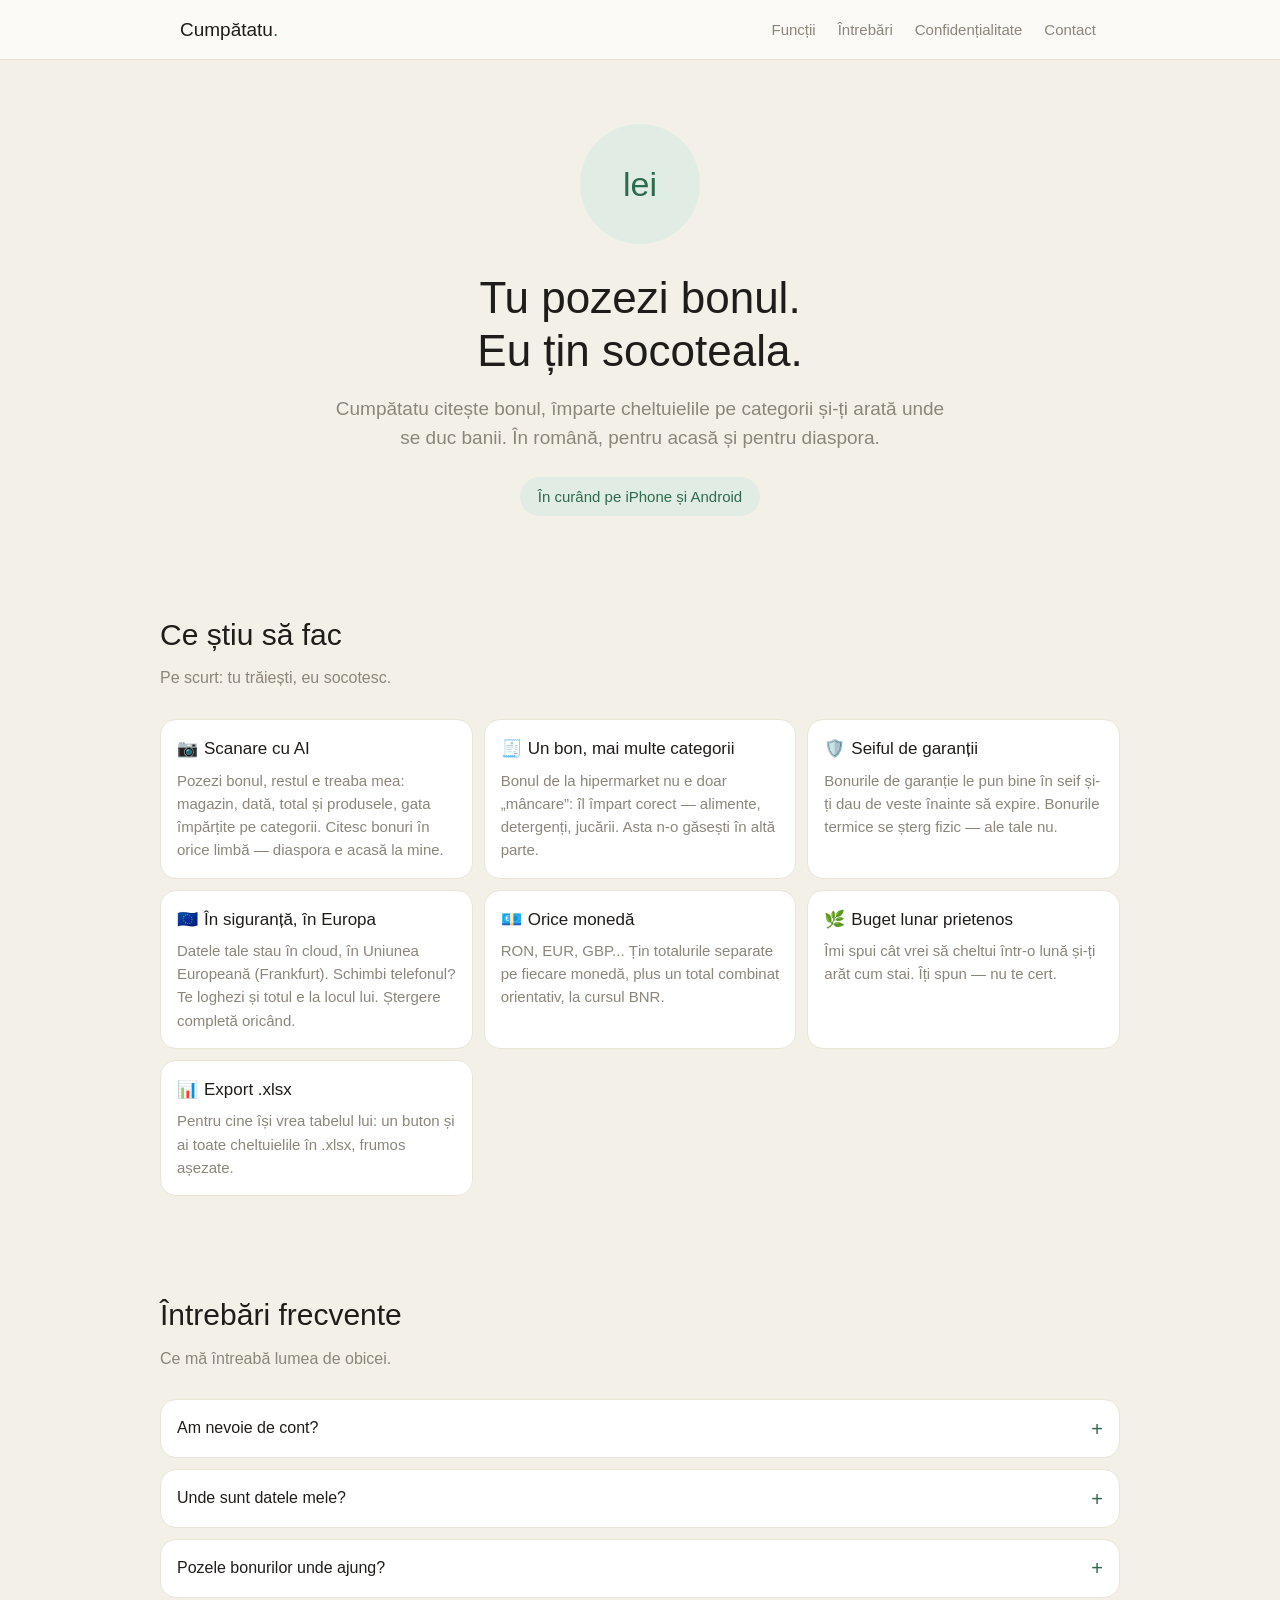
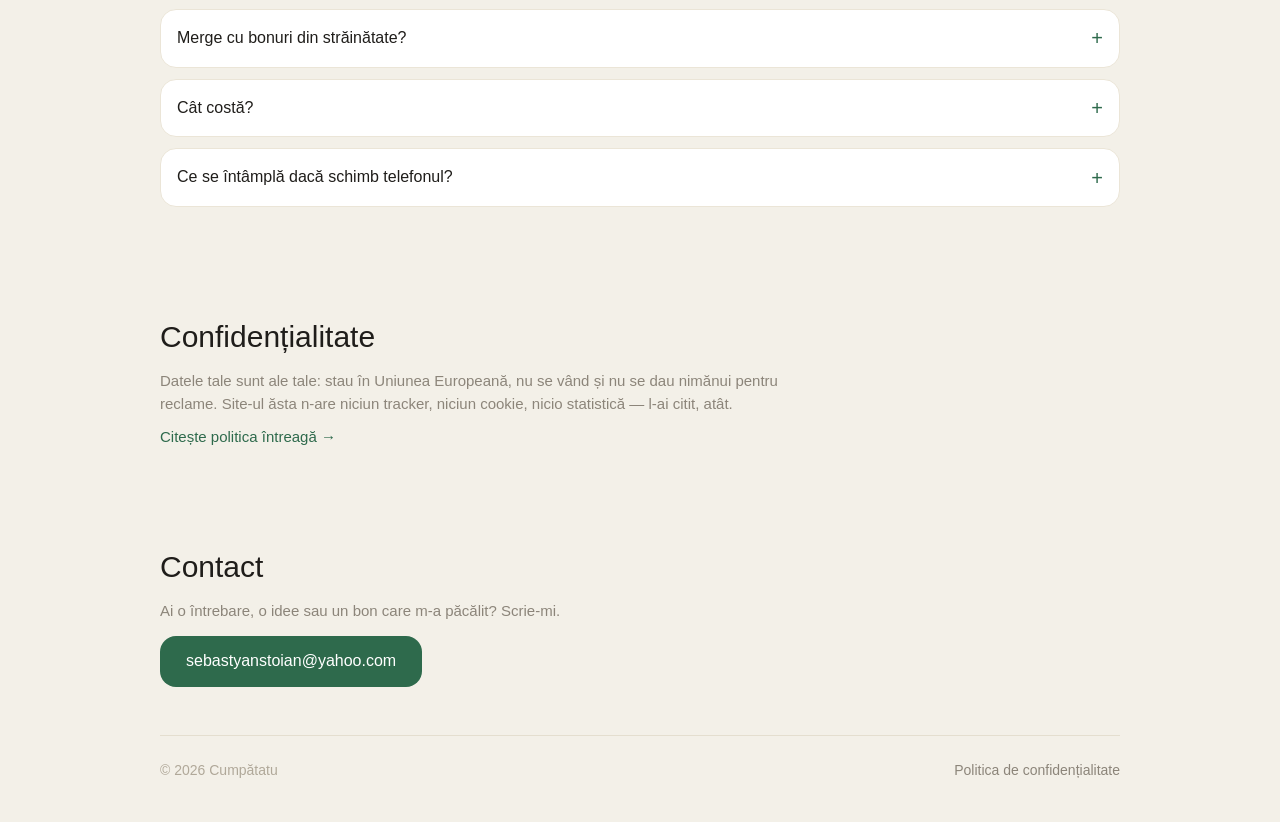
==== index.html @ e4d98f79 "site v1: landing one-page (hero in vocea personajului, 7 functii, FAQ, confidentialitate, contact) +" ====
<!DOCTYPE html>
<html lang="ro">
<head>
  <meta charset="UTF-8">
  <meta name="viewport" content="width=device-width, initial-scale=1">
  <title>Cumpătatu — Tu pozezi bonul. Eu țin socoteala.</title>
  <meta name="description" content="Cumpătatu citește bonul, împarte cheltuielile pe categorii și-ți arată unde se duc banii. În română, pentru acasă și pentru diaspora. Fără tracking.">
  <link rel="stylesheet" href="stil.css">
  <link rel="icon" href="data:image/svg+xml,<svg xmlns='http://www.w3.org/2000/svg' viewBox='0 0 100 100'><circle cx='50' cy='50' r='48' fill='%23E1EDE4'/><text x='50' y='63' font-size='38' text-anchor='middle' fill='%232E6A4C' font-family='sans-serif' font-weight='500'>lei</text></svg>">
</head>
<body>

<nav class="nav">
  <div class="nav-rand">
    <a class="sigla" href="#sus">Cumpătatu<span class="punct">.</span></a>
    <div class="nav-linkuri">
      <a href="#functii">Funcții</a>
      <a href="#intrebari">Întrebări</a>
      <a href="#confidentialitate">Confidențialitate</a>
      <a href="#contact">Contact</a>
    </div>
  </div>
</nav>

<header class="erou invelis" id="sus">
  <!-- locul chipului personajului (ilustrațiile vin la Nivelul 2) -->
  <div class="cerc-personaj">lei</div>
  <h1>Tu pozezi bonul.<br>Eu țin socoteala.</h1>
  <p class="subtitlu">Cumpătatu citește bonul, împarte cheltuielile pe categorii
    și-ți arată unde se duc banii. În română, pentru acasă și pentru diaspora.</p>
  <span class="insigna-curand">În curând pe iPhone și Android</span>
</header>

<main>
  <section class="sectiune invelis" id="functii">
    <h2>Ce știu să fac</h2>
    <p class="introducere">Pe scurt: tu trăiești, eu socotesc.</p>
    <div class="grila-functii">
      <div class="card">
        <h3><span class="glif">📷</span>Scanare cu AI</h3>
        <p>Pozezi bonul, restul e treaba mea: magazin, dată, total și produsele,
          gata împărțite pe categorii. Citesc bonuri în orice limbă — diaspora
          e acasă la mine.</p>
      </div>
      <div class="card">
        <h3><span class="glif">🧾</span>Un bon, mai multe categorii</h3>
        <p>Bonul de la hipermarket nu e doar „mâncare”: îl împart corect —
          alimente, detergenți, jucării. Asta n-o găsești în altă parte.</p>
      </div>
      <div class="card">
        <h3><span class="glif">🛡️</span>Seiful de garanții</h3>
        <p>Bonurile de garanție le pun bine în seif și-ți dau de veste înainte
          să expire. Bonurile termice se șterg fizic — ale tale nu.</p>
      </div>
      <div class="card">
        <h3><span class="glif">🇪🇺</span>În siguranță, în Europa</h3>
        <p>Datele tale stau în cloud, în Uniunea Europeană (Frankfurt). Schimbi
          telefonul? Te loghezi și totul e la locul lui. Ștergere completă
          oricând.</p>
      </div>
      <div class="card">
        <h3><span class="glif">💶</span>Orice monedă</h3>
        <p>RON, EUR, GBP... Țin totalurile separate pe fiecare monedă, plus un
          total combinat orientativ, la cursul BNR.</p>
      </div>
      <div class="card">
        <h3><span class="glif">🌿</span>Buget lunar prietenos</h3>
        <p>Îmi spui cât vrei să cheltui într-o lună și-ți arăt cum stai.
          Îți spun — nu te cert.</p>
      </div>
      <div class="card">
        <h3><span class="glif">📊</span>Export .xlsx</h3>
        <p>Pentru cine își vrea tabelul lui: un buton și ai toate cheltuielile
          în .xlsx, frumos așezate.</p>
      </div>
    </div>
  </section>

  <!-- CAPTURI: sloturile sunt pregătite; secțiunea se activează (se scoate
       atributul hidden) când vin capturile reale de pe telefon. -->
  <section class="sectiune invelis" id="capturi" hidden>
    <h2>Așa arăt</h2>
    <div class="grila-capturi">
      <div class="slot-captura"><!-- <img src="capturi/dashboard.png" alt="Dashboard Cumpătatu"> -->Dashboard</div>
      <div class="slot-captura"><!-- <img src="capturi/confirmare.png" alt="Confirmarea unui bon scanat"> -->Confirmare bon</div>
      <div class="slot-captura"><!-- <img src="capturi/seif.png" alt="Seiful de garanții"> -->Seiful de garanții</div>
      <div class="slot-captura"><!-- <img src="capturi/onboarding.png" alt="Primul ecran Cumpătatu"> -->Bun venit</div>
    </div>
  </section>

  <section class="sectiune invelis" id="intrebari">
    <h2>Întrebări frecvente</h2>
    <p class="introducere">Ce mă întreabă lumea de obicei.</p>

    <details class="intrebare">
      <summary>Am nevoie de cont?</summary>
      <p>Da — și e spre binele tău: datele nu mor cu telefonul și nu se pierd
        dacă ștergi aplicația. Te loghezi și continuăm de unde am rămas.</p>
    </details>
    <details class="intrebare">
      <summary>Unde sunt datele mele?</summary>
      <p>În Uniunea Europeană (Frankfurt), sub GDPR. Le poți șterge complet
        oricând, cu tot cu cont.</p>
    </details>
    <details class="intrebare">
      <summary>Pozele bonurilor unde ajung?</summary>
      <p>Sunt procesate de un AI ca să fie citite, apoi rămân în contul tău.
        Nu se vând, nu se dau nimănui.</p>
    </details>
    <details class="intrebare">
      <summary>Merge cu bonuri din străinătate?</summary>
      <p>Da — citesc bonuri în orice limbă. Din Italia, Spania, UK,
        Germania... de oriunde.</p>
    </details>
    <details class="intrebare">
      <summary>Cât costă?</summary>
      <p>30 de scanări pe lună, gratuit. Nelimitat — cu abonament; detaliile,
        la lansare.</p>
    </details>
    <details class="intrebare">
      <summary>Ce se întâmplă dacă schimb telefonul?</summary>
      <p>Te loghezi și totul e la locul lui.</p>
    </details>
  </section>

  <section class="sectiune invelis" id="confidentialitate">
    <h2>Confidențialitate</h2>
    <div class="card-lat">
      <p>Datele tale sunt ale tale: stau în Uniunea Europeană, nu se vând și
        nu se dau nimănui pentru reclame. Site-ul ăsta n-are niciun tracker,
        niciun cookie, nicio statistică — l-ai citit, atât.</p>
      <p><a class="legatura" href="privacy.html">Citește politica întreagă →</a></p>
    </div>
  </section>

  <section class="sectiune invelis" id="contact">
    <h2>Contact</h2>
    <div class="card-lat">
      <p>Ai o întrebare, o idee sau un bon care m-a păcălit? Scrie-mi.</p>
      <a class="buton-verde" href="mailto:sebastyanstoian@yahoo.com">sebastyanstoian@yahoo.com</a>
    </div>
  </section>
</main>

<footer class="subsol invelis">
  <span>© 2026 Cumpătatu</span>
  <a href="privacy.html">Politica de confidențialitate</a>
</footer>

</body>
</html>
---- stil.css ----
/* Cumpătatu — stil replicat din DESIGN_SYSTEM.md v1.1 al aplicației.
   Tokens identici cu aplicația: site-ul arată ca aplicația.
   Zero tracking, zero fonturi externe (font system), zero JS. */

:root {
  /* [base] */
  --bg-cream: #F3F0E8;
  --surface: #FFFFFF;
  --surface-soft: #FBFAF6;
  --border: #E4DECF;
  --border-card: #EBE5D7;
  --text-primary: #1F1D1A;
  --text-secondary: #8C857A;
  --text-muted: #B0A899;
  /* [verde — brand] */
  --green: #2E6A4C;
  --green-pressed: #255A40;
  --green-soft: #E1EDE4;
  /* [coral — doar bucurie] */
  --coral: #E25C2D;
  --coral-bg-soft: #FDEDE7;
  --coral-text: #8C3418;
  /* [semantic] */
  --attention: #B5852B;
  --good: #2E7D46;
  /* radius + spacing (secțiunea 4) */
  --radius-card: 16px;
  --radius-buton: 16px;
  --radius-chip: 999px;
  --pad-card: 16px;
  --gap-carduri: 11px;
}

* { margin: 0; padding: 0; box-sizing: border-box; }

html { scroll-behavior: smooth; }

body {
  background: var(--bg-cream);
  color: var(--text-primary);
  font-family: -apple-system, BlinkMacSystemFont, "Segoe UI", Roboto,
    "Helvetica Neue", Arial, sans-serif;
  font-weight: 400;
  line-height: 1.55;
}

.invelis {
  max-width: 960px;
  margin: 0 auto;
  padding: 0 20px;
}

/* ===== NAV ===== */
.nav {
  position: sticky;
  top: 0;
  background: var(--surface-soft);
  border-bottom: 1px solid var(--border);
  z-index: 10;
}
.nav-rand {
  display: flex;
  align-items: center;
  justify-content: space-between;
  flex-wrap: wrap;
  gap: 8px;
  padding: 12px 20px;
  max-width: 960px;
  margin: 0 auto;
}
.sigla {
  font-size: 19px;
  font-weight: 500;
  color: var(--text-primary);
  text-decoration: none;
}
.sigla .punct { color: var(--green); }
.nav-linkuri {
  display: flex;
  flex-wrap: wrap;
  gap: 4px 14px;
}
.nav-linkuri a {
  color: var(--text-secondary);
  text-decoration: none;
  font-size: 15px;
  padding: 6px 4px;
}
.nav-linkuri a:hover { color: var(--green); }

/* ===== HERO ===== */
.erou {
  text-align: center;
  padding: 64px 0 48px;
}
.cerc-personaj {
  width: 120px;
  height: 120px;
  border-radius: 50%;
  background: var(--green-soft);
  color: var(--green);
  font-size: 34px;
  font-weight: 500;
  display: flex;
  align-items: center;
  justify-content: center;
  margin: 0 auto 28px;
}
.erou h1 {
  font-size: clamp(28px, 6vw, 44px);
  font-weight: 500;
  line-height: 1.2;
}
.erou .subtitlu {
  margin: 16px auto 0;
  max-width: 620px;
  color: var(--text-secondary);
  font-size: clamp(16px, 2.5vw, 19px);
}
.insigna-curand {
  display: inline-block;
  margin-top: 24px;
  background: var(--green-soft);
  color: var(--green);
  border-radius: var(--radius-chip);
  padding: 8px 18px;
  font-size: 15px;
  font-weight: 500;
}

/* ===== SECȚIUNI ===== */
.sectiune { padding: 48px 0; }
.sectiune h2 {
  font-size: clamp(22px, 4vw, 30px);
  font-weight: 500;
  margin-bottom: 8px;
}
.sectiune .introducere {
  color: var(--text-secondary);
  max-width: 620px;
  margin-bottom: 28px;
}

/* ===== FUNCȚII (grid de carduri) ===== */
.grila-functii {
  display: grid;
  grid-template-columns: repeat(auto-fit, minmax(260px, 1fr));
  gap: var(--gap-carduri);
}
.card {
  background: var(--surface);
  border: 1px solid var(--border-card);
  border-radius: var(--radius-card);
  padding: var(--pad-card);
}
.card h3 {
  font-size: 17px;
  font-weight: 500;
  margin-bottom: 6px;
}
.card h3 .glif { margin-right: 6px; }
.card p {
  color: var(--text-secondary);
  font-size: 15px;
}

/* ===== CAPTURI (sloturi pregătite; secțiunea stă ascunsă până vin pozele
   reale de la TEST-REAL — se activează scoțând atributul hidden) ===== */
.grila-capturi {
  display: grid;
  grid-template-columns: repeat(auto-fit, minmax(180px, 1fr));
  gap: var(--gap-carduri);
}
.slot-captura {
  background: var(--surface);
  border: 1px solid var(--border-card);
  border-radius: var(--radius-card);
  aspect-ratio: 9 / 19;
  display: flex;
  align-items: center;
  justify-content: center;
  color: var(--text-muted);
  font-size: 14px;
  overflow: hidden;
}
.slot-captura img { width: 100%; height: 100%; object-fit: cover; }

/* ===== ÎNTREBĂRI ===== */
.intrebare {
  background: var(--surface);
  border: 1px solid var(--border-card);
  border-radius: var(--radius-card);
  padding: var(--pad-card);
  margin-bottom: var(--gap-carduri);
}
.intrebare summary {
  font-weight: 500;
  cursor: pointer;
  list-style: none;
  display: flex;
  justify-content: space-between;
  align-items: center;
  gap: 10px;
}
.intrebare summary::after {
  content: "+";
  color: var(--green);
  font-size: 20px;
  line-height: 1;
}
.intrebare[open] summary::after { content: "–"; }
.intrebare p {
  margin-top: 10px;
  color: var(--text-secondary);
  font-size: 15px;
}

/* ===== CONFIDENȚIALITATE + CONTACT ===== */
.card-lat { max-width: 620px; }
.card-lat p { color: var(--text-secondary); font-size: 15px; }
.card-lat p + p { margin-top: 10px; }

.legatura {
  color: var(--green);
  font-weight: 500;
  text-decoration: none;
}
.legatura:hover { text-decoration: underline; }

.buton-verde {
  display: inline-block;
  margin-top: 14px;
  background: var(--green);
  color: #FFFFFF;
  font-weight: 500;
  text-decoration: none;
  border-radius: var(--radius-buton);
  padding: 13px 26px;
}
.buton-verde:hover { background: var(--green-pressed); }

/* ===== FOOTER ===== */
.subsol {
  border-top: 1px solid var(--border);
  padding: 24px 0 40px;
  color: var(--text-muted);
  font-size: 14px;
  display: flex;
  flex-wrap: wrap;
  gap: 8px 20px;
  justify-content: space-between;
}
.subsol a { color: var(--text-secondary); text-decoration: none; }
.subsol a:hover { color: var(--green); }

/* ===== pagina de confidențialitate ===== */
.politica { max-width: 720px; margin: 0 auto; padding: 40px 20px 60px; }
.politica h1 { font-size: 28px; font-weight: 500; margin-bottom: 6px; }
.politica .actualizata { color: var(--text-muted); font-size: 14px; margin-bottom: 24px; }
.politica h2 { font-size: 20px; font-weight: 500; margin: 28px 0 8px; }
.politica h3 { font-size: 16.5px; font-weight: 500; margin: 18px 0 6px; }
.politica p, .politica li { color: var(--text-secondary); font-size: 15px; }
.politica ul { padding-left: 22px; margin: 8px 0; }
.politica .separator {
  border: 0;
  border-top: 1px solid var(--border);
  margin: 36px 0;
}
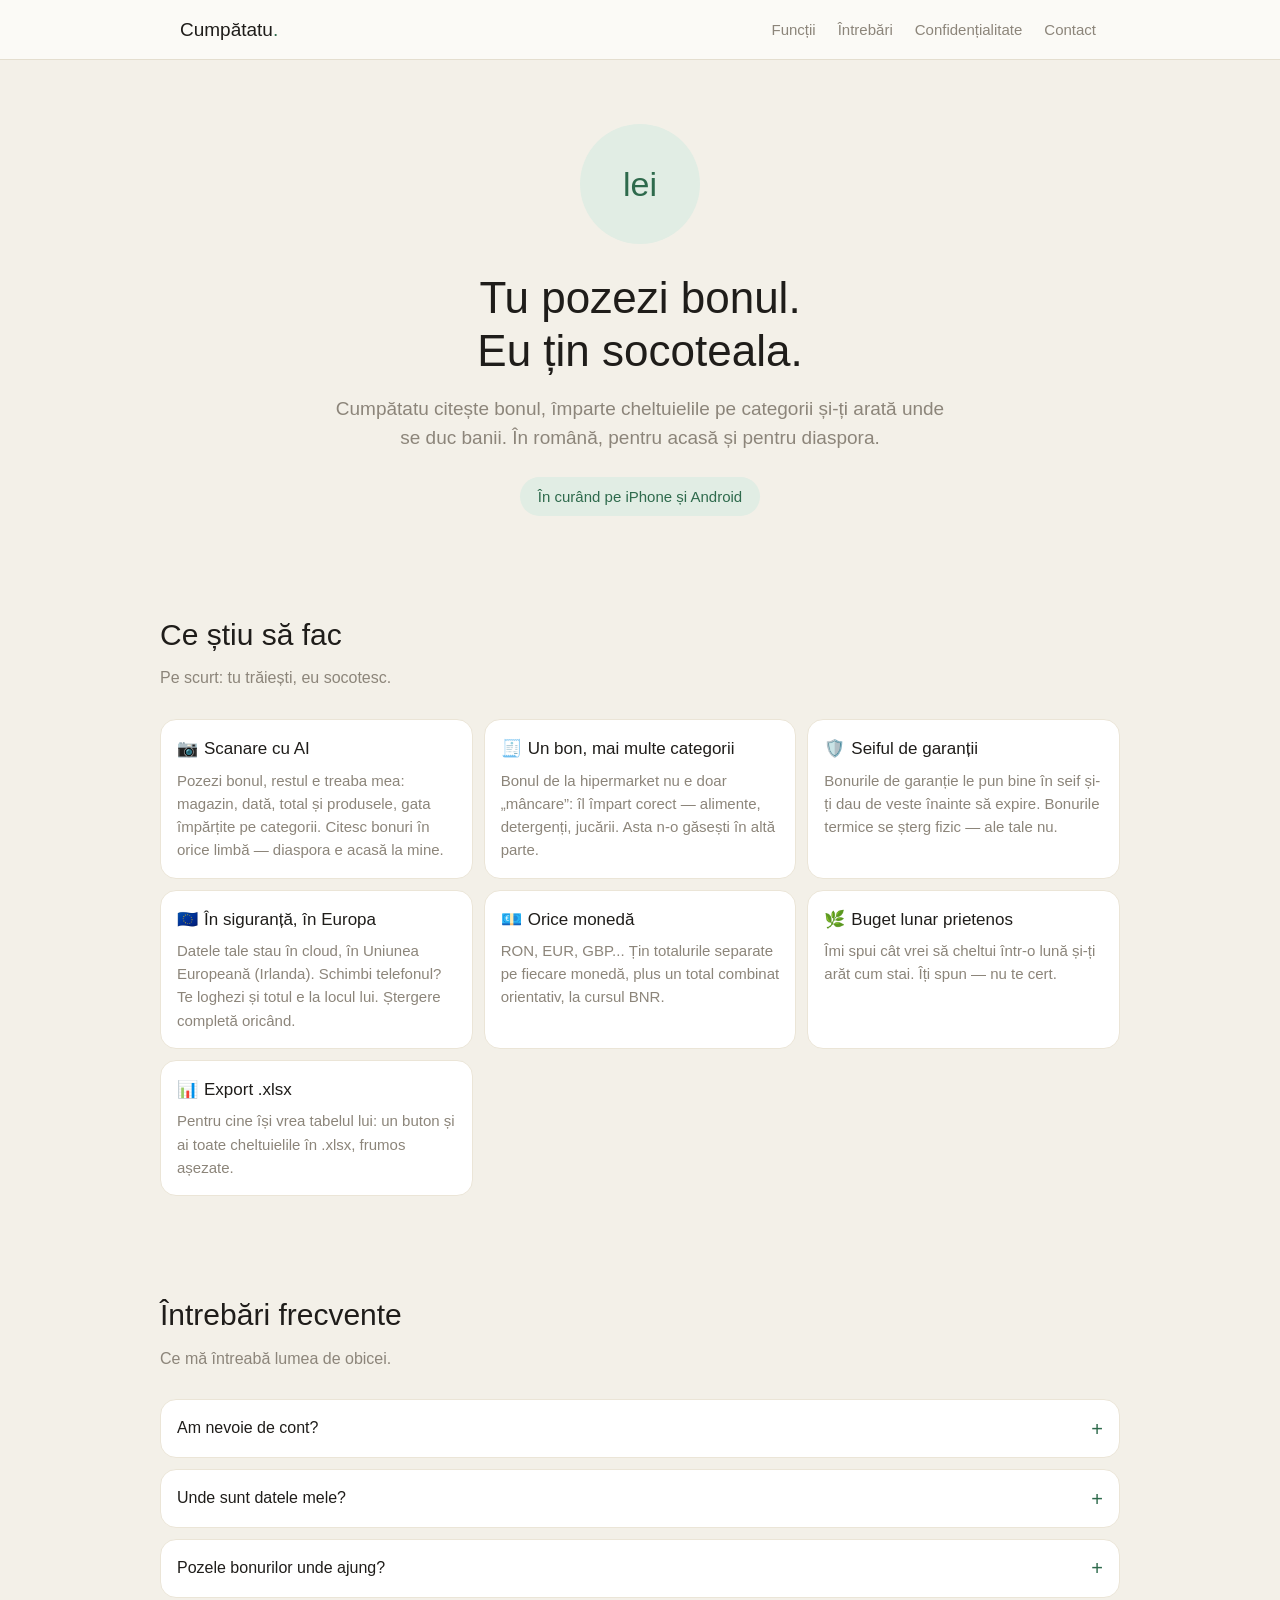
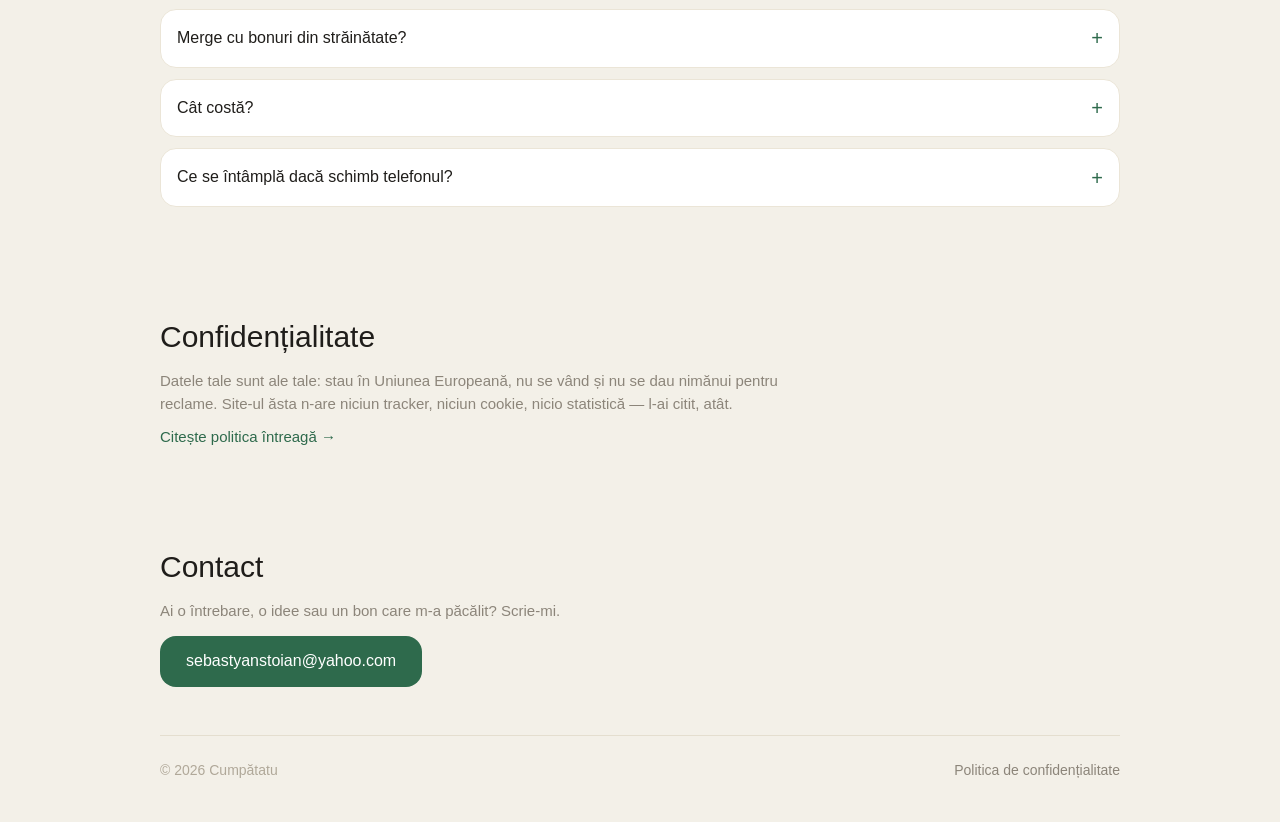
==== commit 3b96f05d: "corectie regiune: datele stau in AWS eu-west-1 (Irlanda, UE), nu Frankfurt - realitatea din Manageme" ====
--- a/index.html
+++ b/index.html
@@ -54,7 +54,7 @@
       </div>
       <div class="card">
         <h3><span class="glif">🇪🇺</span>În siguranță, în Europa</h3>
-        <p>Datele tale stau în cloud, în Uniunea Europeană (Frankfurt). Schimbi
+        <p>Datele tale stau în cloud, în Uniunea Europeană (Irlanda). Schimbi
           telefonul? Te loghezi și totul e la locul lui. Ștergere completă
           oricând.</p>
       </div>
@@ -99,7 +99,7 @@
     </details>
     <details class="intrebare">
       <summary>Unde sunt datele mele?</summary>
-      <p>În Uniunea Europeană (Frankfurt), sub GDPR. Le poți șterge complet
+      <p>În Uniunea Europeană (Irlanda), sub GDPR. Le poți șterge complet
         oricând, cu tot cu cont.</p>
     </details>
     <details class="intrebare">
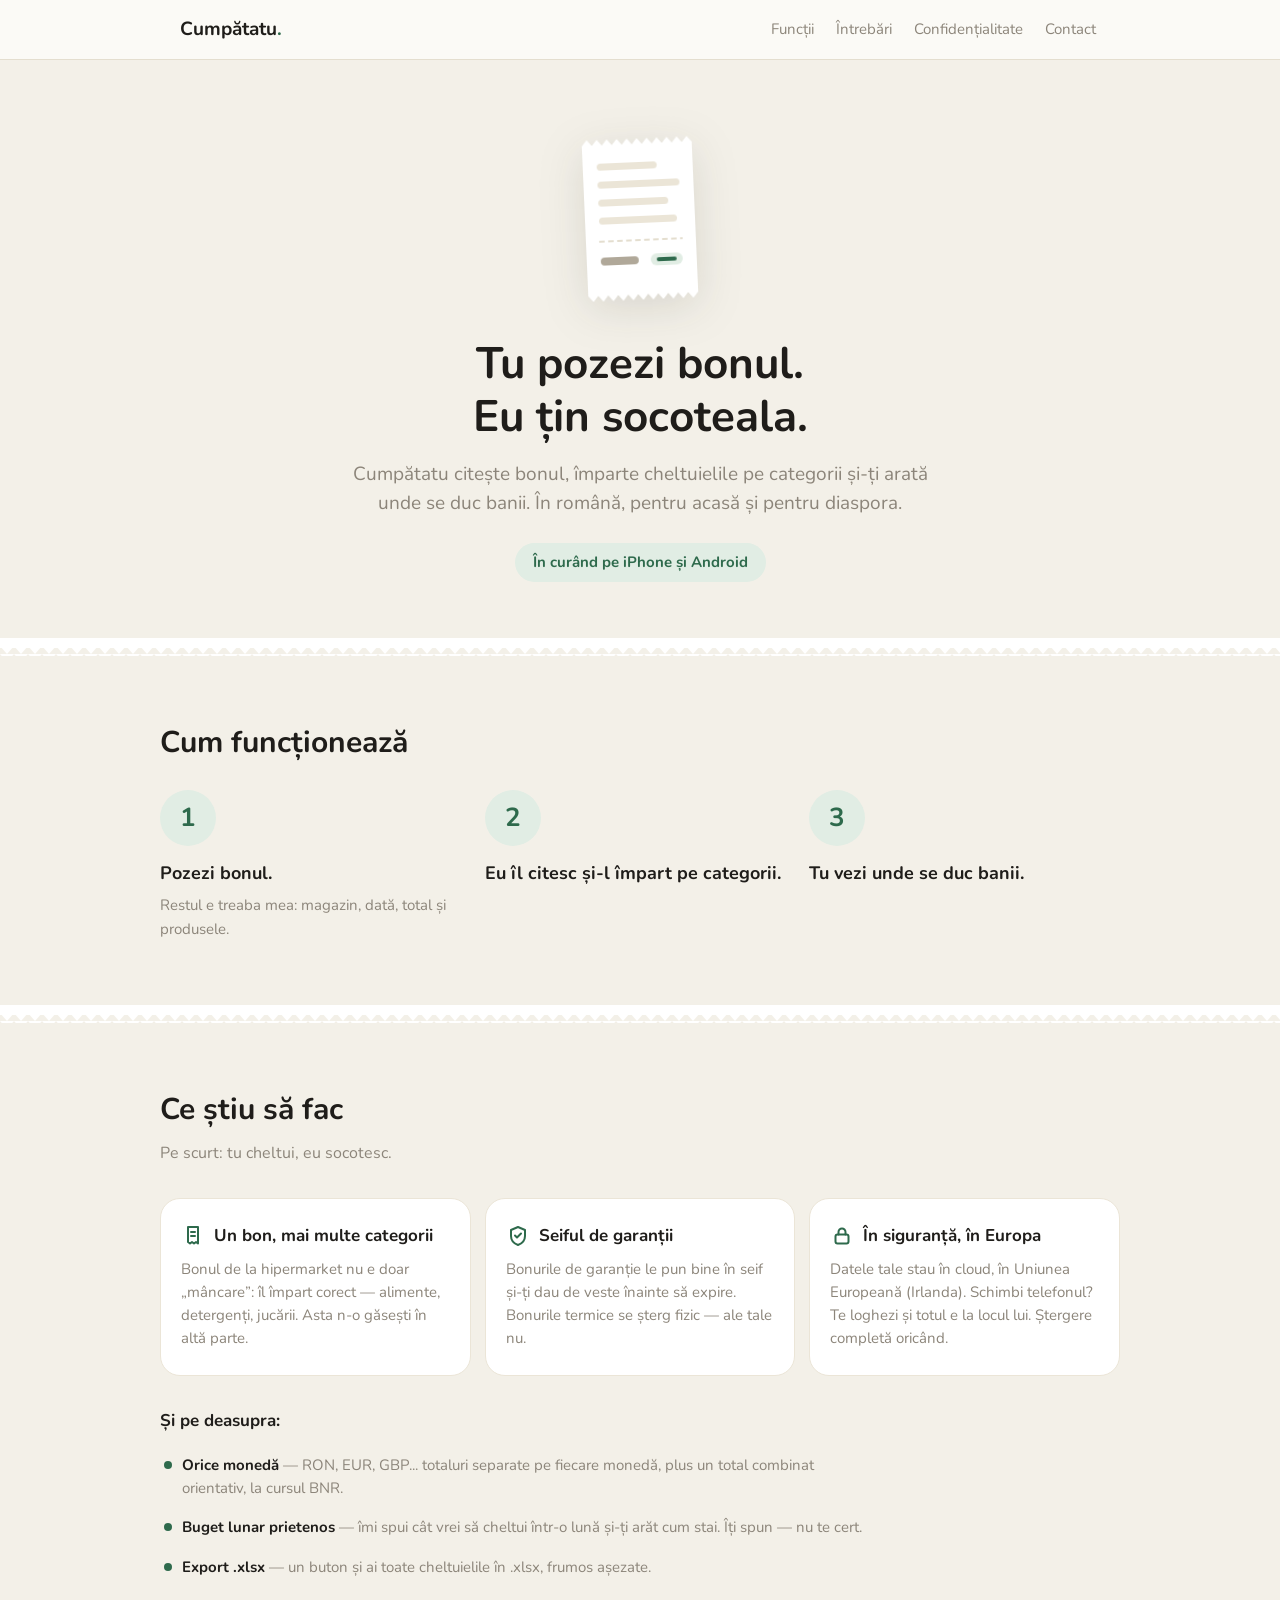
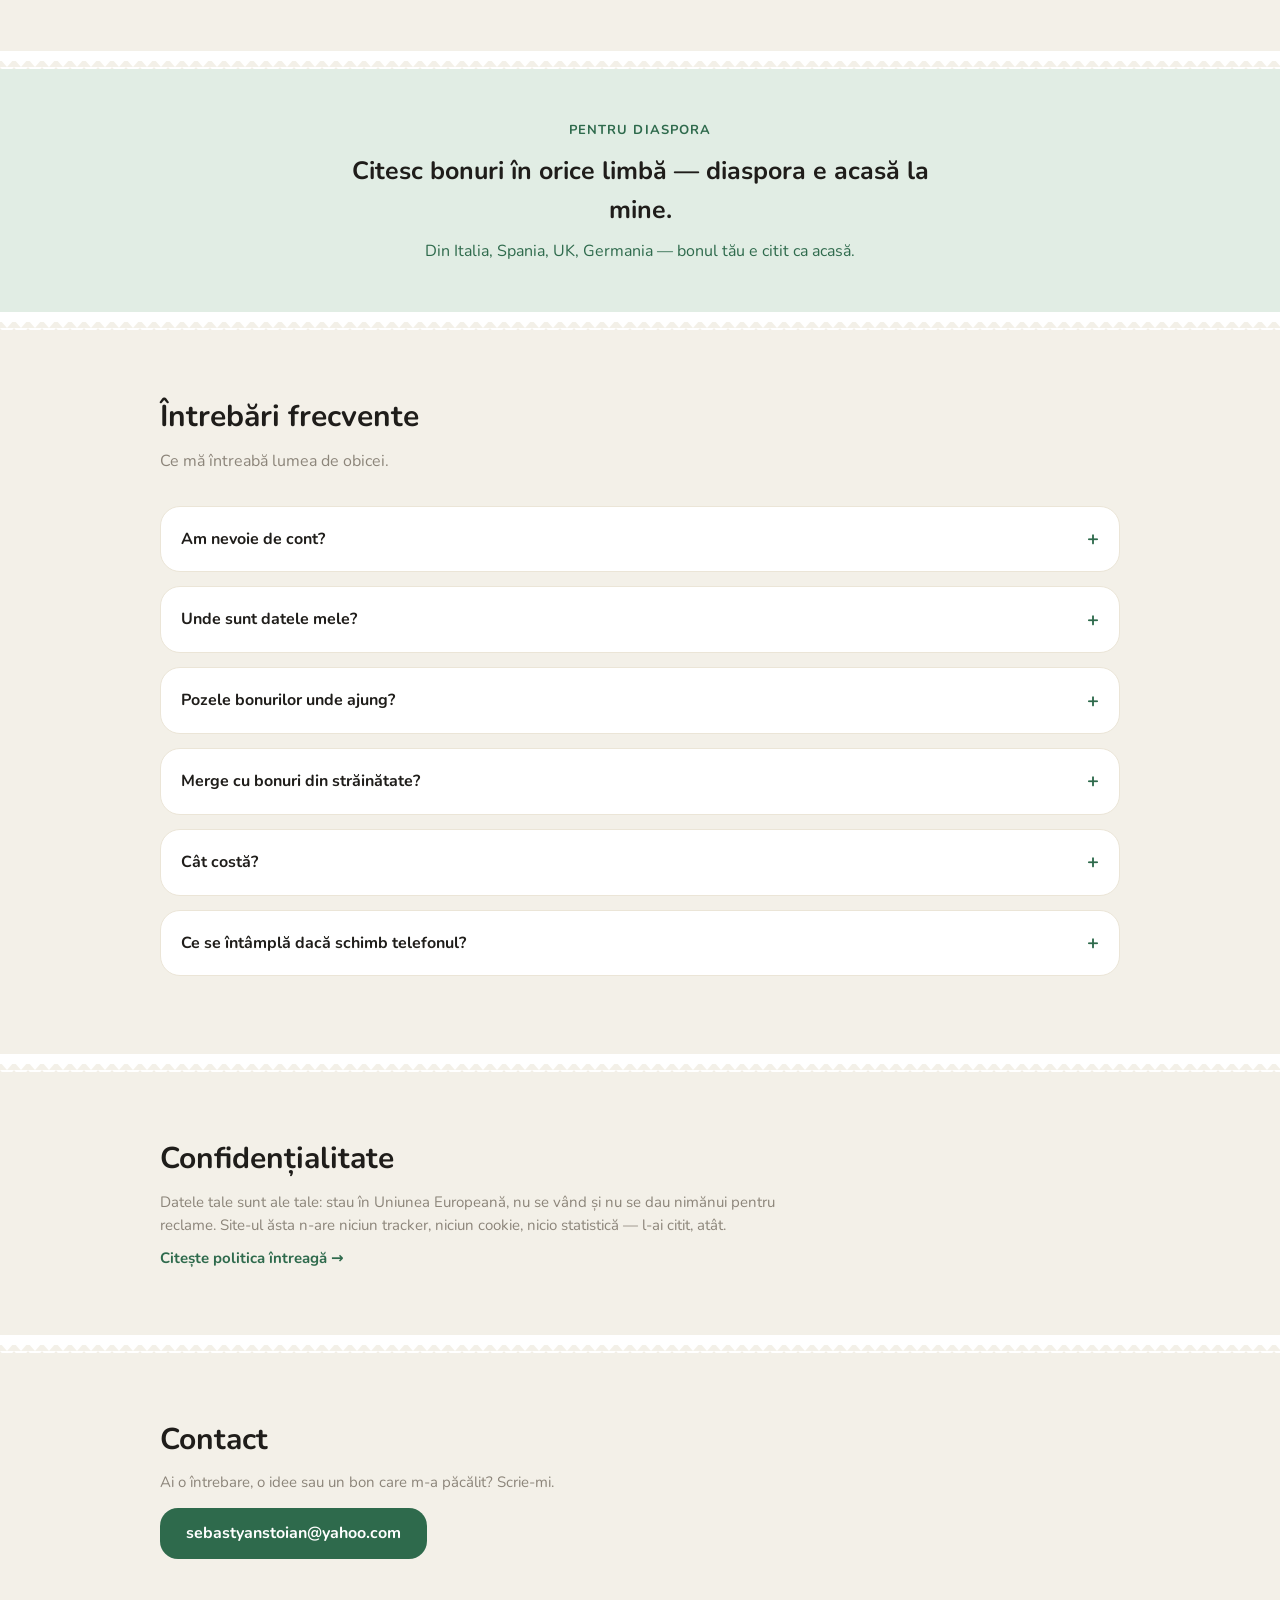
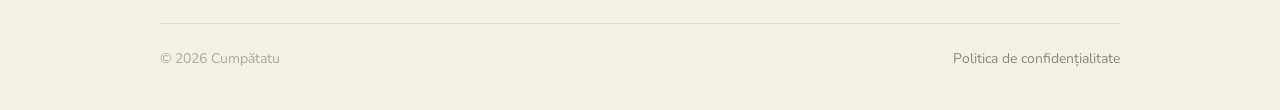
==== commit 66ac3c6d: "site unic (ADENDA E5b): Nunito self-hosted (woff2 in repo, latin+latin-ext, OFL) fara niciun request" ====
--- a/index.html
+++ b/index.html
@@ -9,6 +9,15 @@
   <link rel="icon" href="data:image/svg+xml,<svg xmlns='http://www.w3.org/2000/svg' viewBox='0 0 100 100'><circle cx='50' cy='50' r='48' fill='%23E1EDE4'/><text x='50' y='63' font-size='38' text-anchor='middle' fill='%232E6A4C' font-family='sans-serif' font-weight='500'>lei</text></svg>">
 </head>
 <body>
+
+<!-- modelul zimților de bon, refolosit de toate separatoarele -->
+<svg width="0" height="0" style="position:absolute" aria-hidden="true">
+  <defs>
+    <pattern id="zimti" width="14" height="8" patternUnits="userSpaceOnUse">
+      <path d="M0 0 L14 0 L7 8 Z" fill="#FFFFFF"/>
+    </pattern>
+  </defs>
+</svg>
 
 <nav class="nav">
   <div class="nav-rand">
@@ -23,70 +32,105 @@
 </nav>
 
 <header class="erou invelis" id="sus">
-  <!-- locul chipului personajului (ilustrațiile vin la Nivelul 2) -->
-  <div class="cerc-personaj">lei</div>
+  <!-- bonul stilizat; chipul personajului vine DOAR de la ilustrator (Nivel 2) -->
+  <svg class="bon-erou" viewBox="0 0 150 190" role="img" aria-label="Un bon de casă stilizat">
+    <path fill="#FFFFFF" d="M20 20 L25 14 L30 20 L35 14 L40 20 L45 14 L50 20 L55 14 L60 20 L65 14 L70 20 L75 14 L80 20 L85 14 L90 20 L95 14 L100 20 L105 14 L110 20 L115 14 L120 20 L125 14 L130 20 L130 170 L125 176 L120 170 L115 176 L110 170 L105 176 L100 170 L95 176 L90 170 L85 176 L80 170 L75 176 L70 170 L65 176 L60 170 L55 176 L50 170 L45 176 L40 170 L35 176 L30 170 L25 176 L20 170 Z"/>
+    <rect x="34" y="38" width="60" height="7" rx="3.5" fill="#EBE5D7"/>
+    <rect x="34" y="56" width="82" height="7" rx="3.5" fill="#EBE5D7"/>
+    <rect x="34" y="74" width="70" height="7" rx="3.5" fill="#EBE5D7"/>
+    <rect x="34" y="92" width="78" height="7" rx="3.5" fill="#EBE5D7"/>
+    <line x1="34" y1="116" x2="116" y2="116" stroke="#E4DECF" stroke-width="2" stroke-dasharray="4 5" stroke-linecap="round"/>
+    <rect x="34" y="132" width="38" height="8" rx="4" fill="#B0A899"/>
+    <rect x="84" y="130" width="32" height="12" rx="6" fill="#E1EDE4"/>
+    <rect x="90" y="134" width="20" height="4" rx="2" fill="#2E6A4C"/>
+  </svg>
   <h1>Tu pozezi bonul.<br>Eu țin socoteala.</h1>
   <p class="subtitlu">Cumpătatu citește bonul, împarte cheltuielile pe categorii
     și-ți arată unde se duc banii. În română, pentru acasă și pentru diaspora.</p>
   <span class="insigna-curand">În curând pe iPhone și Android</span>
 </header>
 
+<svg class="separator-bon" aria-hidden="true" height="18"><rect x="0" y="0" width="100%" height="10" fill="#FFFFFF"/><rect x="0" y="10" width="100%" height="8" fill="url(#zimti)"/></svg>
+
 <main>
+  <section class="sectiune invelis" id="cum-functioneaza">
+    <h2>Cum funcționează</h2>
+    <div class="grila-pasi">
+      <div class="pas">
+        <span class="pas-numar">1</span>
+        <h3>Pozezi bonul.</h3>
+        <p>Restul e treaba mea: magazin, dată, total și produsele.</p>
+      </div>
+      <div class="pas">
+        <span class="pas-numar">2</span>
+        <h3>Eu îl citesc și-l împart pe categorii.</h3>
+      </div>
+      <div class="pas">
+        <span class="pas-numar">3</span>
+        <h3>Tu vezi unde se duc banii.</h3>
+      </div>
+    </div>
+  </section>
+
+  <svg class="separator-bon" aria-hidden="true" height="18"><rect x="0" y="0" width="100%" height="10" fill="#FFFFFF"/><rect x="0" y="10" width="100%" height="8" fill="url(#zimti)"/></svg>
+
   <section class="sectiune invelis" id="functii">
     <h2>Ce știu să fac</h2>
-    <p class="introducere">Pe scurt: tu trăiești, eu socotesc.</p>
-    <div class="grila-functii">
-      <div class="card">
-        <h3><span class="glif">📷</span>Scanare cu AI</h3>
-        <p>Pozezi bonul, restul e treaba mea: magazin, dată, total și produsele,
-          gata împărțite pe categorii. Citesc bonuri în orice limbă — diaspora
-          e acasă la mine.</p>
-      </div>
-      <div class="card">
-        <h3><span class="glif">🧾</span>Un bon, mai multe categorii</h3>
+    <p class="introducere">Pe scurt: tu cheltui, eu socotesc.</p>
+    <div class="grila-diferentiatori">
+      <div class="card card-mare">
+        <h3><svg class="pictograma" viewBox="0 0 24 24" aria-hidden="true"><path d="M7 3h10v16.5l-2-1.5-2 1.5-2-1.5-2 1.5-2-1.5V3z" fill="none" stroke="#2E6A4C" stroke-width="2" stroke-linejoin="round"/><path d="M10 8h4M10 12h4" stroke="#2E6A4C" stroke-width="2" stroke-linecap="round"/></svg>Un bon, mai multe categorii</h3>
         <p>Bonul de la hipermarket nu e doar „mâncare”: îl împart corect —
           alimente, detergenți, jucării. Asta n-o găsești în altă parte.</p>
       </div>
-      <div class="card">
-        <h3><span class="glif">🛡️</span>Seiful de garanții</h3>
+      <div class="card card-mare">
+        <h3><svg class="pictograma" viewBox="0 0 24 24" aria-hidden="true"><path d="M12 3l7 3v6c0 4.5-3 7.5-7 9-4-1.5-7-4.5-7-9V6l7-3z" fill="none" stroke="#2E6A4C" stroke-width="2" stroke-linejoin="round"/><path d="M9 11.5l2 2 4-4" fill="none" stroke="#2E6A4C" stroke-width="2" stroke-linecap="round" stroke-linejoin="round"/></svg>Seiful de garanții</h3>
         <p>Bonurile de garanție le pun bine în seif și-ți dau de veste înainte
           să expire. Bonurile termice se șterg fizic — ale tale nu.</p>
       </div>
-      <div class="card">
-        <h3><span class="glif">🇪🇺</span>În siguranță, în Europa</h3>
+      <div class="card card-mare">
+        <h3><svg class="pictograma" viewBox="0 0 24 24" aria-hidden="true"><rect x="5.5" y="10.5" width="13" height="9" rx="2" fill="none" stroke="#2E6A4C" stroke-width="2"/><path d="M8.5 10.5V8a3.5 3.5 0 0 1 7 0v2.5" fill="none" stroke="#2E6A4C" stroke-width="2" stroke-linecap="round"/></svg>În siguranță, în Europa</h3>
         <p>Datele tale stau în cloud, în Uniunea Europeană (Irlanda). Schimbi
           telefonul? Te loghezi și totul e la locul lui. Ștergere completă
           oricând.</p>
       </div>
-      <div class="card">
-        <h3><span class="glif">💶</span>Orice monedă</h3>
-        <p>RON, EUR, GBP... Țin totalurile separate pe fiecare monedă, plus un
-          total combinat orientativ, la cursul BNR.</p>
-      </div>
-      <div class="card">
-        <h3><span class="glif">🌿</span>Buget lunar prietenos</h3>
-        <p>Îmi spui cât vrei să cheltui într-o lună și-ți arăt cum stai.
-          Îți spun — nu te cert.</p>
-      </div>
-      <div class="card">
-        <h3><span class="glif">📊</span>Export .xlsx</h3>
-        <p>Pentru cine își vrea tabelul lui: un buton și ai toate cheltuielile
-          în .xlsx, frumos așezate.</p>
-      </div>
+    </div>
+    <div class="pe-deasupra">
+      <h3>Și pe deasupra:</h3>
+      <ul class="lista-compacta">
+        <li><strong>Orice monedă</strong> — RON, EUR, GBP... totaluri separate pe fiecare monedă, plus un total combinat orientativ, la cursul BNR.</li>
+        <li><strong>Buget lunar prietenos</strong> — îmi spui cât vrei să cheltui într-o lună și-ți arăt cum stai. Îți spun — nu te cert.</li>
+        <li><strong>Export .xlsx</strong> — un buton și ai toate cheltuielile în .xlsx, frumos așezate.</li>
+      </ul>
     </div>
   </section>
 
-  <!-- CAPTURI: sloturile sunt pregătite; secțiunea se activează (se scoate
-       atributul hidden) când vin capturile reale de pe telefon. -->
-  <section class="sectiune invelis" id="capturi" hidden>
-    <h2>Așa arăt</h2>
-    <div class="grila-capturi">
-      <div class="slot-captura"><!-- <img src="capturi/dashboard.png" alt="Dashboard Cumpătatu"> -->Dashboard</div>
-      <div class="slot-captura"><!-- <img src="capturi/confirmare.png" alt="Confirmarea unui bon scanat"> -->Confirmare bon</div>
-      <div class="slot-captura"><!-- <img src="capturi/seif.png" alt="Seiful de garanții"> -->Seiful de garanții</div>
-      <div class="slot-captura"><!-- <img src="capturi/onboarding.png" alt="Primul ecran Cumpătatu"> -->Bun venit</div>
+  <svg class="separator-bon" aria-hidden="true" height="18"><rect x="0" y="0" width="100%" height="10" fill="#FFFFFF"/><rect x="0" y="10" width="100%" height="8" fill="url(#zimti)"/></svg>
+
+  <section class="banner-diaspora" id="diaspora">
+    <div class="invelis">
+      <span class="eticheta-diaspora">Pentru diaspora</span>
+      <p class="mesaj-diaspora">Citesc bonuri în orice limbă — diaspora e acasă la mine.</p>
+      <p class="submesaj-diaspora">Din Italia, Spania, UK, Germania — bonul tău e citit ca acasă.</p>
     </div>
   </section>
+
+  <!-- CAPTURI: sloturile sunt pregătite; blocul se activează (se scoate
+       atributul hidden) când vin capturile reale de pe telefon. -->
+  <div id="bloc-capturi" hidden>
+    <svg class="separator-bon" aria-hidden="true" height="18"><rect x="0" y="0" width="100%" height="10" fill="#FFFFFF"/><rect x="0" y="10" width="100%" height="8" fill="url(#zimti)"/></svg>
+    <section class="sectiune invelis" id="capturi">
+      <h2>Așa arăt</h2>
+      <div class="grila-capturi">
+        <div class="slot-captura"><!-- <img src="capturi/dashboard.png" alt="Dashboard Cumpătatu"> -->Dashboard</div>
+        <div class="slot-captura"><!-- <img src="capturi/confirmare.png" alt="Confirmarea unui bon scanat"> -->Confirmare bon</div>
+        <div class="slot-captura"><!-- <img src="capturi/seif.png" alt="Seiful de garanții"> -->Seiful de garanții</div>
+        <div class="slot-captura"><!-- <img src="capturi/onboarding.png" alt="Primul ecran Cumpătatu"> -->Bun venit</div>
+      </div>
+    </section>
+  </div>
+
+  <svg class="separator-bon" aria-hidden="true" height="18"><rect x="0" y="0" width="100%" height="10" fill="#FFFFFF"/><rect x="0" y="10" width="100%" height="8" fill="url(#zimti)"/></svg>
 
   <section class="sectiune invelis" id="intrebari">
     <h2>Întrebări frecvente</h2>
@@ -123,6 +167,8 @@
     </details>
   </section>
 
+  <svg class="separator-bon" aria-hidden="true" height="18"><rect x="0" y="0" width="100%" height="10" fill="#FFFFFF"/><rect x="0" y="10" width="100%" height="8" fill="url(#zimti)"/></svg>
+
   <section class="sectiune invelis" id="confidentialitate">
     <h2>Confidențialitate</h2>
     <div class="card-lat">
@@ -132,6 +178,8 @@
       <p><a class="legatura" href="privacy.html">Citește politica întreagă →</a></p>
     </div>
   </section>
+
+  <svg class="separator-bon" aria-hidden="true" height="18"><rect x="0" y="0" width="100%" height="10" fill="#FFFFFF"/><rect x="0" y="10" width="100%" height="8" fill="url(#zimti)"/></svg>
 
   <section class="sectiune invelis" id="contact">
     <h2>Contact</h2>
--- a/stil.css
+++ b/stil.css
@@ -1,6 +1,57 @@
 /* Cumpătatu — stil replicat din DESIGN_SYSTEM.md v1.1 al aplicației.
    Tokens identici cu aplicația: site-ul arată ca aplicația.
-   Zero tracking, zero fonturi externe (font system), zero JS. */
+   Zero tracking, zero JS. Font Nunito self-hosted (fonturi/, licența OFL) —
+   niciun request către terți. */
+
+/* ===== FONT (self-hosted; latin + latin-ext pentru diacritice) ===== */
+@font-face {
+  font-family: "Nunito";
+  font-style: normal;
+  font-weight: 400;
+  font-display: swap;
+  src: url("fonturi/nunito-latin-ext-400-normal.woff2") format("woff2");
+  unicode-range: U+0100-02BA, U+02BD-02C5, U+02C7-02CC, U+02CE-02D7, U+02DD-02FF, U+0304, U+0308, U+0329, U+1D00-1DBF, U+1E00-1E9F, U+1EF2-1EFF, U+2020, U+20A0-20AB, U+20AD-20C0, U+2113, U+2C60-2C7F, U+A720-A7FF;
+}
+@font-face {
+  font-family: "Nunito";
+  font-style: normal;
+  font-weight: 400;
+  font-display: swap;
+  src: url("fonturi/nunito-latin-400-normal.woff2") format("woff2");
+  unicode-range: U+0000-00FF, U+0131, U+0152-0153, U+02BB-02BC, U+02C6, U+02DA, U+02DC, U+0304, U+0308, U+0329, U+2000-206F, U+20AC, U+2122, U+2191, U+2193, U+2212, U+2215, U+FEFF, U+FFFD;
+}
+@font-face {
+  font-family: "Nunito";
+  font-style: normal;
+  font-weight: 500;
+  font-display: swap;
+  src: url("fonturi/nunito-latin-ext-500-normal.woff2") format("woff2");
+  unicode-range: U+0100-02BA, U+02BD-02C5, U+02C7-02CC, U+02CE-02D7, U+02DD-02FF, U+0304, U+0308, U+0329, U+1D00-1DBF, U+1E00-1E9F, U+1EF2-1EFF, U+2020, U+20A0-20AB, U+20AD-20C0, U+2113, U+2C60-2C7F, U+A720-A7FF;
+}
+@font-face {
+  font-family: "Nunito";
+  font-style: normal;
+  font-weight: 500;
+  font-display: swap;
+  src: url("fonturi/nunito-latin-500-normal.woff2") format("woff2");
+  unicode-range: U+0000-00FF, U+0131, U+0152-0153, U+02BB-02BC, U+02C6, U+02DA, U+02DC, U+0304, U+0308, U+0329, U+2000-206F, U+20AC, U+2122, U+2191, U+2193, U+2212, U+2215, U+FEFF, U+FFFD;
+}
+@font-face {
+  font-family: "Nunito";
+  font-style: normal;
+  font-weight: 700;
+  font-display: swap;
+  src: url("fonturi/nunito-latin-ext-700-normal.woff2") format("woff2");
+  unicode-range: U+0100-02BA, U+02BD-02C5, U+02C7-02CC, U+02CE-02D7, U+02DD-02FF, U+0304, U+0308, U+0329, U+1D00-1DBF, U+1E00-1E9F, U+1EF2-1EFF, U+2020, U+20A0-20AB, U+20AD-20C0, U+2113, U+2C60-2C7F, U+A720-A7FF;
+}
+@font-face {
+  font-family: "Nunito";
+  font-style: normal;
+  font-weight: 700;
+  font-display: swap;
+  src: url("fonturi/nunito-latin-700-normal.woff2") format("woff2");
+  unicode-range: U+0000-00FF, U+0131, U+0152-0153, U+02BB-02BC, U+02C6, U+02DA, U+02DC, U+0304, U+0308, U+0329, U+2000-206F, U+20AC, U+2122, U+2191, U+2193, U+2212, U+2215, U+FEFF, U+FFFD;
+}
 
 :root {
   /* [base] */
@@ -23,12 +74,14 @@
   /* [semantic] */
   --attention: #B5852B;
   --good: #2E7D46;
-  /* radius + spacing (secțiunea 4) */
-  --radius-card: 16px;
-  --radius-buton: 16px;
+  /* radius + spacing (secțiunea 4; colțuri mai generoase pe site — adenda E5b/M6) */
+  --radius-card: 20px;
+  --radius-buton: 18px;
   --radius-chip: 999px;
-  --pad-card: 16px;
-  --gap-carduri: 11px;
+  --pad-card: 20px;
+  --gap-carduri: 14px;
+  /* umbra de ridicare (M6) */
+  --umbra-hover: 0 10px 24px rgba(31, 29, 26, 0.08);
 }
 
 * { margin: 0; padding: 0; box-sizing: border-box; }
@@ -38,7 +91,7 @@
 body {
   background: var(--bg-cream);
   color: var(--text-primary);
-  font-family: -apple-system, BlinkMacSystemFont, "Segoe UI", Roboto,
+  font-family: "Nunito", system-ui, -apple-system, "Segoe UI", Roboto,
     "Helvetica Neue", Arial, sans-serif;
   font-weight: 400;
   line-height: 1.55;
@@ -48,6 +101,13 @@
   max-width: 960px;
   margin: 0 auto;
   padding: 0 20px;
+}
+
+/* ===== SEPARATORUL-BON (M2): marginea zimțată, la fiecare graniță ===== */
+.separator-bon {
+  display: block;
+  width: 100%;
+  height: 18px;
 }
 
 /* ===== NAV ===== */
@@ -70,7 +130,7 @@
 }
 .sigla {
   font-size: 19px;
-  font-weight: 500;
+  font-weight: 700;
   color: var(--text-primary);
   text-decoration: none;
 }
@@ -91,24 +151,19 @@
 /* ===== HERO ===== */
 .erou {
   text-align: center;
-  padding: 64px 0 48px;
-}
-.cerc-personaj {
-  width: 120px;
-  height: 120px;
-  border-radius: 50%;
-  background: var(--green-soft);
-  color: var(--green);
-  font-size: 34px;
-  font-weight: 500;
-  display: flex;
-  align-items: center;
-  justify-content: center;
-  margin: 0 auto 28px;
+  padding: 64px 0 56px;
+}
+.bon-erou {
+  width: 150px;
+  height: 190px;
+  margin: 0 auto 24px;
+  display: block;
+  transform: rotate(-2.5deg);
+  filter: drop-shadow(0 10px 22px rgba(31, 29, 26, 0.13));
 }
 .erou h1 {
   font-size: clamp(28px, 6vw, 44px);
-  font-weight: 500;
+  font-weight: 700;
   line-height: 1.2;
 }
 .erou .subtitlu {
@@ -125,24 +180,54 @@
   border-radius: var(--radius-chip);
   padding: 8px 18px;
   font-size: 15px;
-  font-weight: 500;
+  font-weight: 700;
 }
 
 /* ===== SECȚIUNI ===== */
-.sectiune { padding: 48px 0; }
+.sectiune { padding: 64px 0; }
 .sectiune h2 {
   font-size: clamp(22px, 4vw, 30px);
-  font-weight: 500;
+  font-weight: 700;
   margin-bottom: 8px;
 }
 .sectiune .introducere {
   color: var(--text-secondary);
   max-width: 620px;
-  margin-bottom: 28px;
-}
-
-/* ===== FUNCȚII (grid de carduri) ===== */
-.grila-functii {
+  margin-bottom: 32px;
+}
+
+/* ===== CUM FUNCȚIONEAZĂ (M4): 3 pași cu numere mari ===== */
+.grila-pasi {
+  display: grid;
+  grid-template-columns: repeat(auto-fit, minmax(220px, 1fr));
+  gap: var(--gap-carduri);
+  margin-top: 24px;
+}
+.pas-numar {
+  display: flex;
+  align-items: center;
+  justify-content: center;
+  width: 56px;
+  height: 56px;
+  border-radius: 50%;
+  background: var(--green-soft);
+  color: var(--green);
+  font-size: 26px;
+  font-weight: 700;
+  margin-bottom: 14px;
+}
+.pas h3 {
+  font-size: 18px;
+  font-weight: 700;
+  margin-bottom: 6px;
+}
+.pas p {
+  color: var(--text-secondary);
+  font-size: 15px;
+}
+
+/* ===== CE ȘTIU SĂ FAC (M4): 3 carduri mari + lista compactă ===== */
+.grila-diferentiatori {
   display: grid;
   grid-template-columns: repeat(auto-fit, minmax(260px, 1fr));
   gap: var(--gap-carduri);
@@ -152,19 +237,92 @@
   border: 1px solid var(--border-card);
   border-radius: var(--radius-card);
   padding: var(--pad-card);
-}
+  transition: transform 160ms ease, box-shadow 160ms ease;
+}
+.card:hover {
+  transform: translateY(-4px);
+  box-shadow: var(--umbra-hover);
+}
+.card-mare { padding: 24px 20px; }
 .card h3 {
   font-size: 17px;
-  font-weight: 500;
-  margin-bottom: 6px;
-}
-.card h3 .glif { margin-right: 6px; }
+  font-weight: 700;
+  margin-bottom: 8px;
+  display: flex;
+  align-items: center;
+  gap: 9px;
+}
+.pictograma {
+  width: 24px;
+  height: 24px;
+  flex-shrink: 0;
+}
 .card p {
   color: var(--text-secondary);
   font-size: 15px;
 }
 
-/* ===== CAPTURI (sloturi pregătite; secțiunea stă ascunsă până vin pozele
+.pe-deasupra { margin-top: 32px; }
+.pe-deasupra h3 {
+  font-size: 17px;
+  font-weight: 700;
+  margin-bottom: 12px;
+}
+.lista-compacta {
+  list-style: none;
+  max-width: 720px;
+}
+.lista-compacta li {
+  color: var(--text-secondary);
+  font-size: 15px;
+  padding: 8px 0 8px 22px;
+  position: relative;
+}
+.lista-compacta li::before {
+  content: "";
+  position: absolute;
+  left: 4px;
+  top: 15px;
+  width: 8px;
+  height: 8px;
+  border-radius: 50%;
+  background: var(--green);
+}
+.lista-compacta strong {
+  color: var(--text-primary);
+  font-weight: 700;
+}
+
+/* ===== BANNER DIASPORA (M4): fundal verde pal, fără steaguri ===== */
+.banner-diaspora {
+  background: var(--green-soft);
+  text-align: center;
+  padding: 48px 0;
+}
+.eticheta-diaspora {
+  display: inline-block;
+  text-transform: uppercase;
+  letter-spacing: 0.08em;
+  font-size: 13px;
+  font-weight: 700;
+  color: var(--green);
+  margin-bottom: 12px;
+}
+.mesaj-diaspora {
+  font-size: clamp(19px, 3.2vw, 25px);
+  font-weight: 700;
+  color: var(--text-primary);
+  max-width: 620px;
+  margin: 0 auto;
+}
+.submesaj-diaspora {
+  margin: 10px auto 0;
+  max-width: 620px;
+  color: var(--green);
+  font-size: 16px;
+}
+
+/* ===== CAPTURI (sloturi pregătite; blocul stă ascuns până vin pozele
    reale de la TEST-REAL — se activează scoțând atributul hidden) ===== */
 .grila-capturi {
   display: grid;
@@ -192,9 +350,14 @@
   border-radius: var(--radius-card);
   padding: var(--pad-card);
   margin-bottom: var(--gap-carduri);
+  transition: transform 160ms ease, box-shadow 160ms ease;
+}
+.intrebare:hover {
+  transform: translateY(-2px);
+  box-shadow: var(--umbra-hover);
 }
 .intrebare summary {
-  font-weight: 500;
+  font-weight: 700;
   cursor: pointer;
   list-style: none;
   display: flex;
@@ -222,7 +385,7 @@
 
 .legatura {
   color: var(--green);
-  font-weight: 500;
+  font-weight: 700;
   text-decoration: none;
 }
 .legatura:hover { text-decoration: underline; }
@@ -232,12 +395,17 @@
   margin-top: 14px;
   background: var(--green);
   color: #FFFFFF;
-  font-weight: 500;
+  font-weight: 700;
   text-decoration: none;
   border-radius: var(--radius-buton);
   padding: 13px 26px;
-}
-.buton-verde:hover { background: var(--green-pressed); }
+  transition: transform 160ms ease, box-shadow 160ms ease, background 160ms ease;
+}
+.buton-verde:hover {
+  background: var(--green-pressed);
+  transform: translateY(-2px);
+  box-shadow: var(--umbra-hover);
+}
 
 /* ===== FOOTER ===== */
 .subsol {
@@ -255,10 +423,10 @@
 
 /* ===== pagina de confidențialitate ===== */
 .politica { max-width: 720px; margin: 0 auto; padding: 40px 20px 60px; }
-.politica h1 { font-size: 28px; font-weight: 500; margin-bottom: 6px; }
+.politica h1 { font-size: 28px; font-weight: 700; margin-bottom: 6px; }
 .politica .actualizata { color: var(--text-muted); font-size: 14px; margin-bottom: 24px; }
-.politica h2 { font-size: 20px; font-weight: 500; margin: 28px 0 8px; }
-.politica h3 { font-size: 16.5px; font-weight: 500; margin: 18px 0 6px; }
+.politica h2 { font-size: 20px; font-weight: 700; margin: 28px 0 8px; }
+.politica h3 { font-size: 16.5px; font-weight: 700; margin: 18px 0 6px; }
 .politica p, .politica li { color: var(--text-secondary); font-size: 15px; }
 .politica ul { padding-left: 22px; margin: 8px 0; }
 .politica .separator {
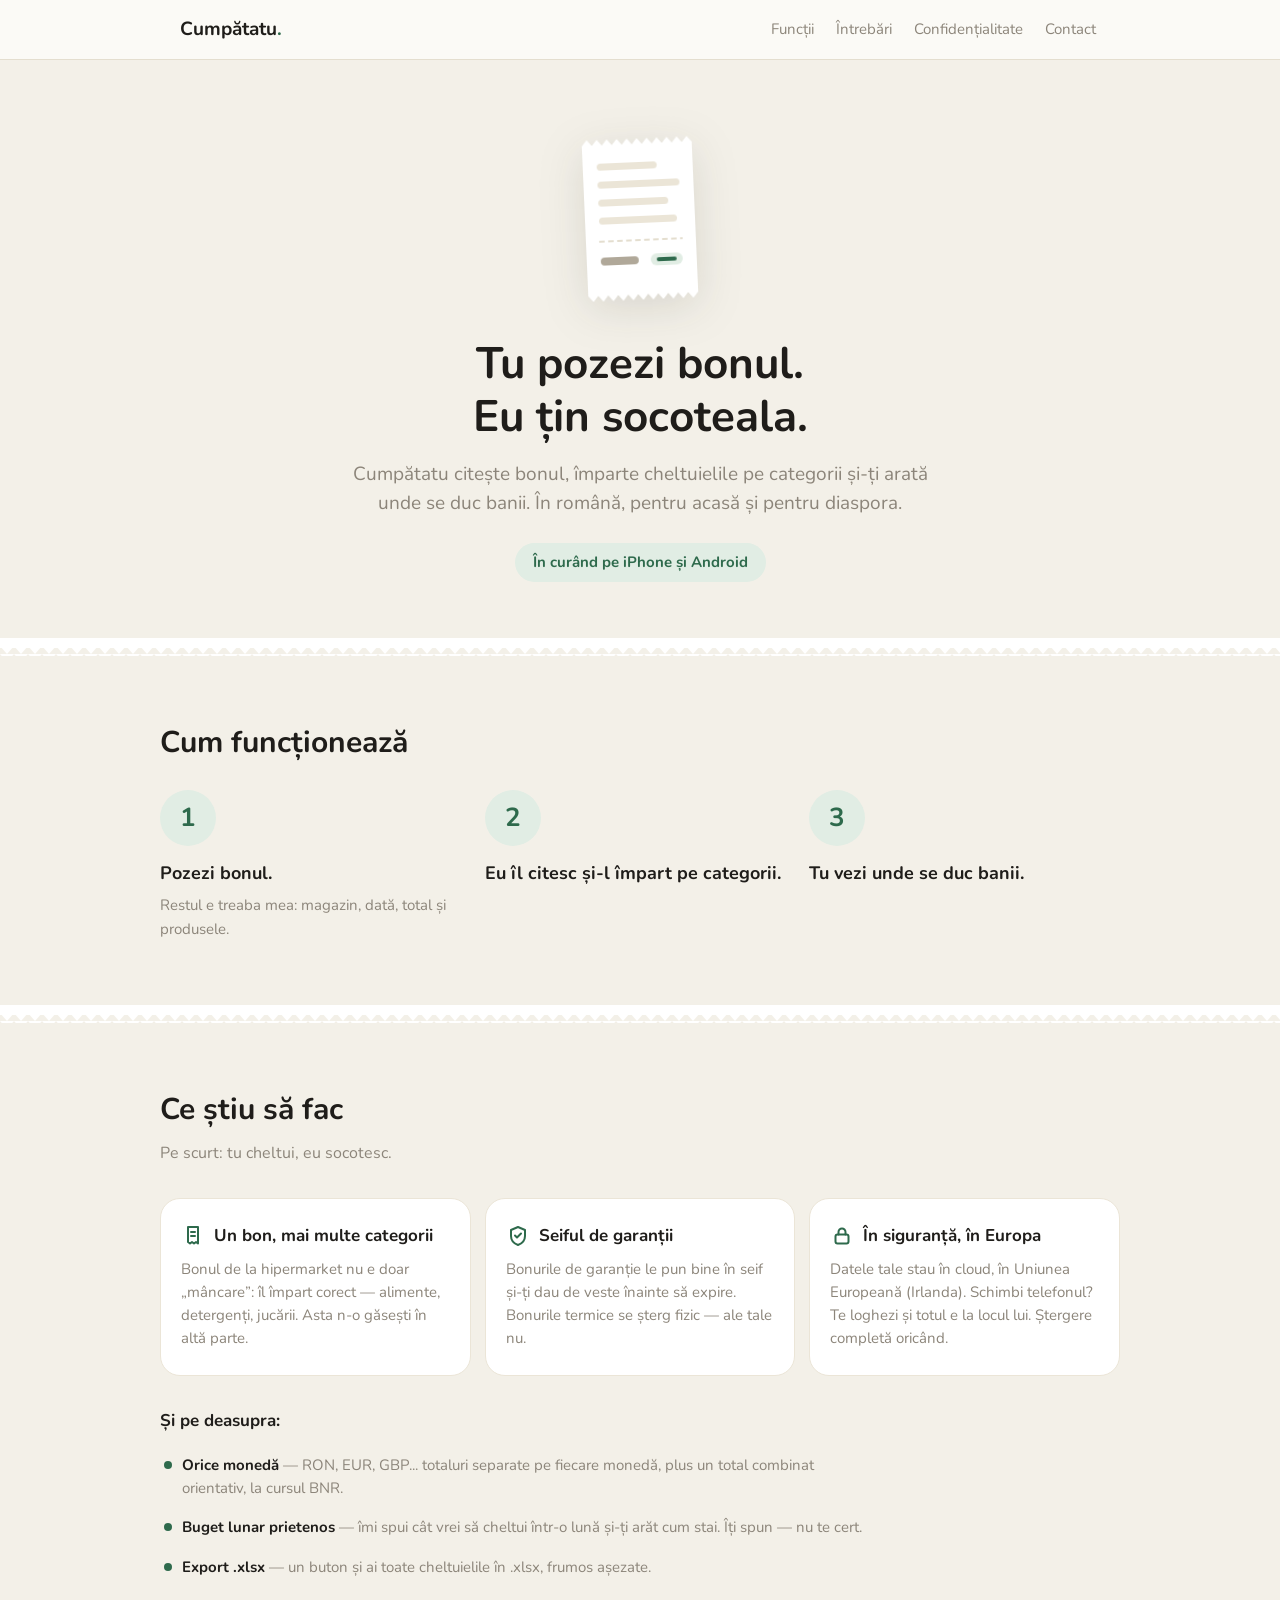
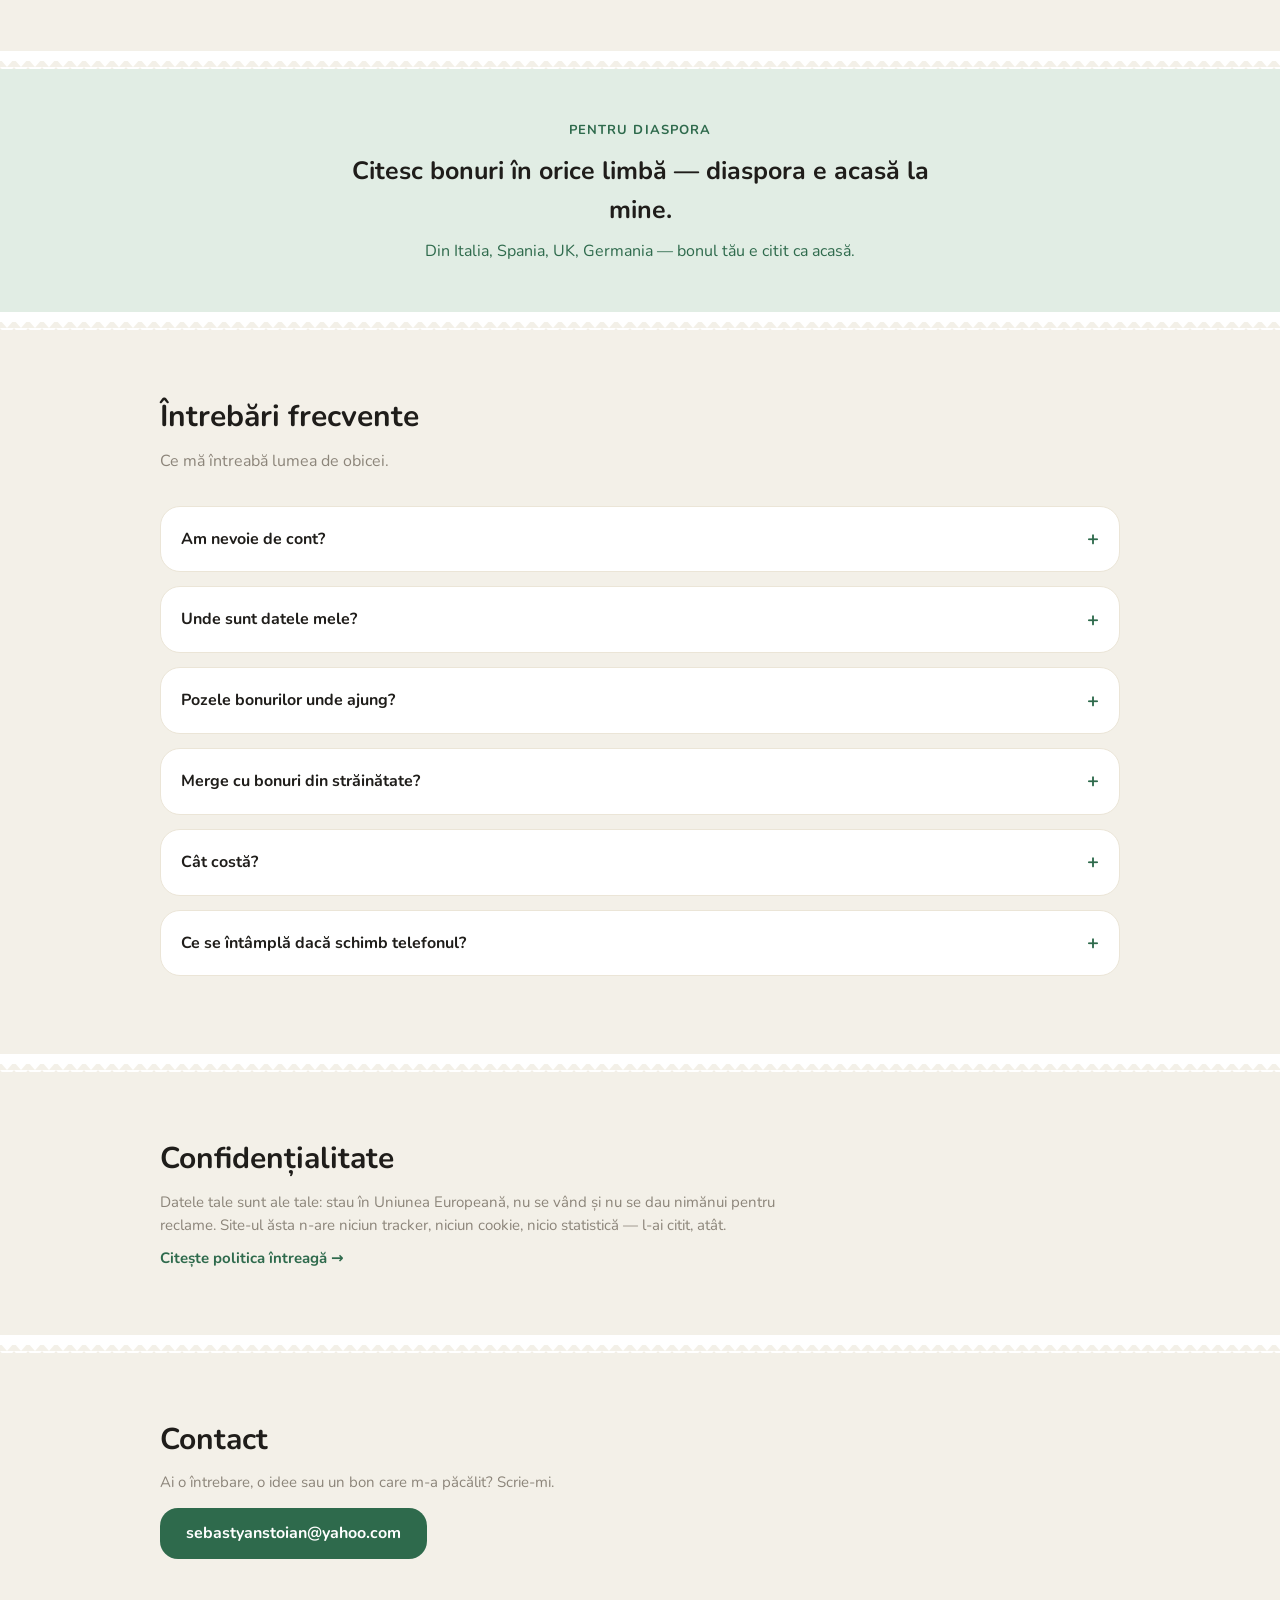
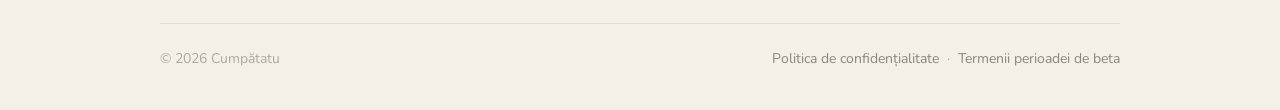
==== commit 13e45c94: "E8 (partial): pagina termeni.html - T&C minimal de BETA in romana (serviciu in beta, fara garantii, " ====
--- a/index.html
+++ b/index.html
@@ -192,7 +192,11 @@
 
 <footer class="subsol invelis">
   <span>© 2026 Cumpătatu</span>
-  <a href="privacy.html">Politica de confidențialitate</a>
+  <span>
+    <a href="privacy.html">Politica de confidențialitate</a>
+    &nbsp;·&nbsp;
+    <a href="termeni.html">Termenii perioadei de beta</a>
+  </span>
 </footer>
 
 </body>
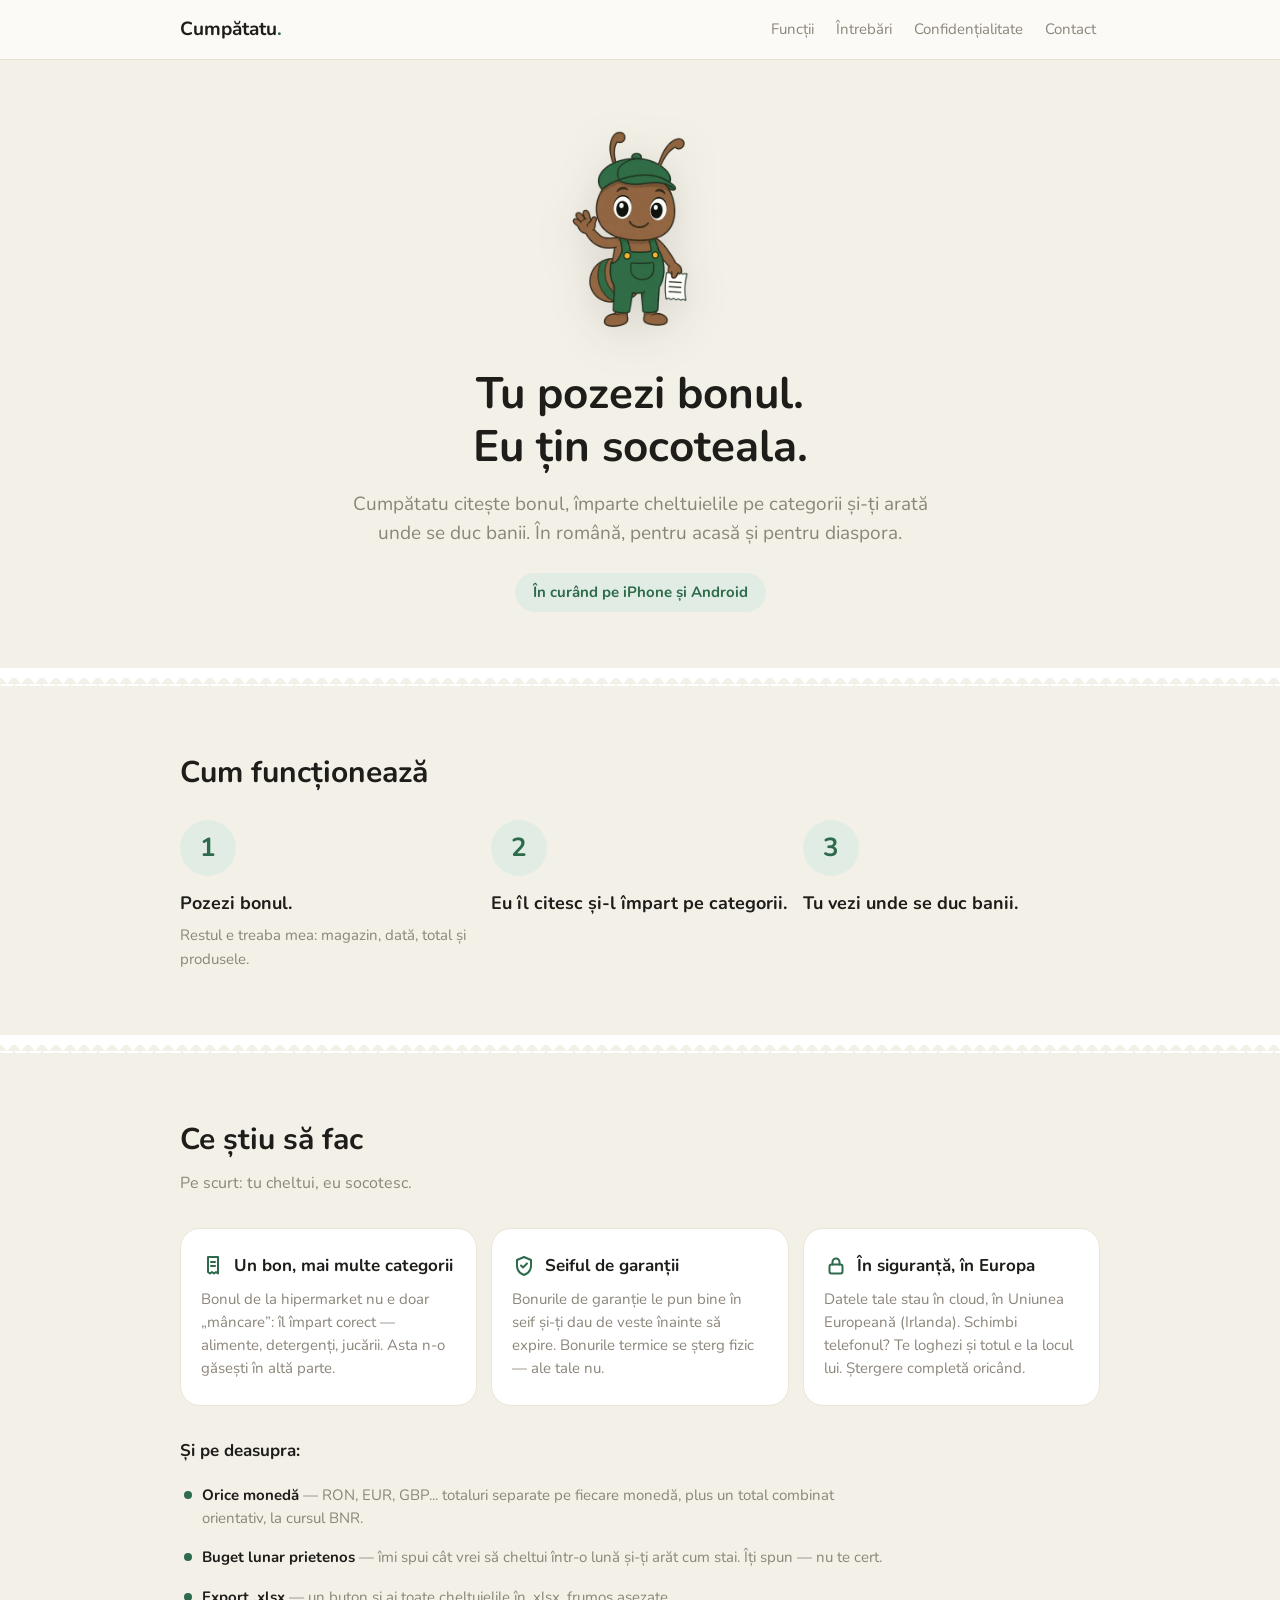
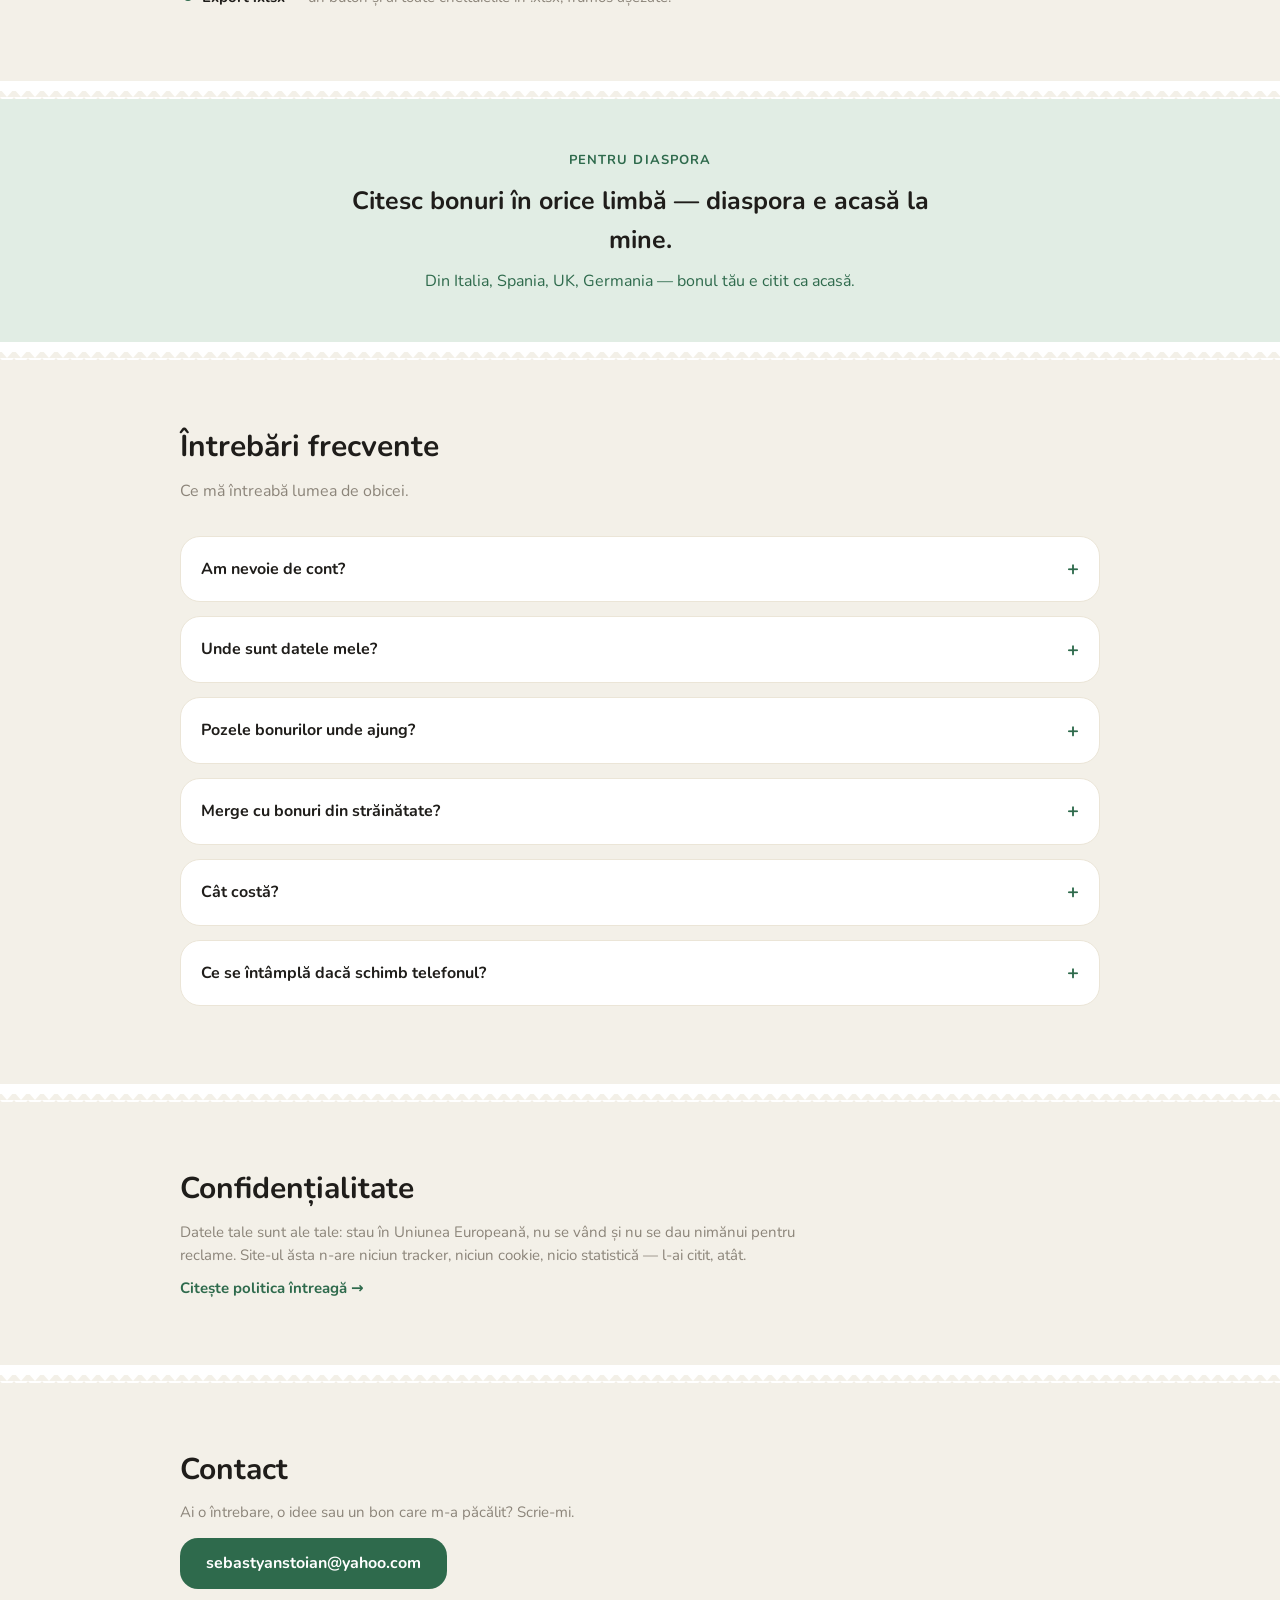
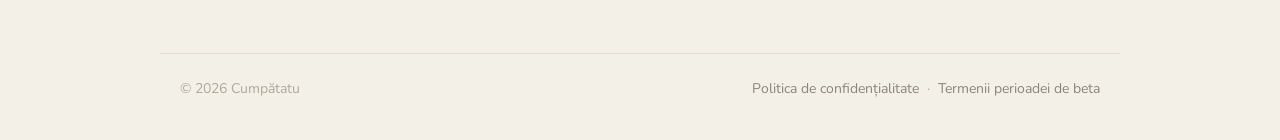
==== commit 4469e11d: "adenda-m: mascota in hero-ul site-ului - mascota-hero.webp (512px, 26KB) devine vedeta compozitiei, " ====
--- a/index.html
+++ b/index.html
@@ -6,7 +6,8 @@
   <title>Cumpătatu — Tu pozezi bonul. Eu țin socoteala.</title>
   <meta name="description" content="Cumpătatu citește bonul, împarte cheltuielile pe categorii și-ți arată unde se duc banii. În română, pentru acasă și pentru diaspora. Fără tracking.">
   <link rel="stylesheet" href="stil.css">
-  <link rel="icon" href="data:image/svg+xml,<svg xmlns='http://www.w3.org/2000/svg' viewBox='0 0 100 100'><circle cx='50' cy='50' r='48' fill='%23E1EDE4'/><text x='50' y='63' font-size='38' text-anchor='middle' fill='%232E6A4C' font-family='sans-serif' font-weight='500'>lei</text></svg>">
+  <link rel="icon" type="image/png" href="favicon-48.png">
+  <link rel="apple-touch-icon" href="apple-touch-icon.png">
 </head>
 <body>
 
@@ -32,18 +33,10 @@
 </nav>
 
 <header class="erou invelis" id="sus">
-  <!-- bonul stilizat; chipul personajului vine DOAR de la ilustrator (Nivel 2) -->
-  <svg class="bon-erou" viewBox="0 0 150 190" role="img" aria-label="Un bon de casă stilizat">
-    <path fill="#FFFFFF" d="M20 20 L25 14 L30 20 L35 14 L40 20 L45 14 L50 20 L55 14 L60 20 L65 14 L70 20 L75 14 L80 20 L85 14 L90 20 L95 14 L100 20 L105 14 L110 20 L115 14 L120 20 L125 14 L130 20 L130 170 L125 176 L120 170 L115 176 L110 170 L105 176 L100 170 L95 176 L90 170 L85 176 L80 170 L75 176 L70 170 L65 176 L60 170 L55 176 L50 170 L45 176 L40 170 L35 176 L30 170 L25 176 L20 170 Z"/>
-    <rect x="34" y="38" width="60" height="7" rx="3.5" fill="#EBE5D7"/>
-    <rect x="34" y="56" width="82" height="7" rx="3.5" fill="#EBE5D7"/>
-    <rect x="34" y="74" width="70" height="7" rx="3.5" fill="#EBE5D7"/>
-    <rect x="34" y="92" width="78" height="7" rx="3.5" fill="#EBE5D7"/>
-    <line x1="34" y1="116" x2="116" y2="116" stroke="#E4DECF" stroke-width="2" stroke-dasharray="4 5" stroke-linecap="round"/>
-    <rect x="34" y="132" width="38" height="8" rx="4" fill="#B0A899"/>
-    <rect x="84" y="130" width="32" height="12" rx="6" fill="#E1EDE4"/>
-    <rect x="90" y="134" width="20" height="4" rx="2" fill="#2E6A4C"/>
-  </svg>
+  <!-- mascota (ADENDA M v2) tine ea insasi un bon scris in mana, asa ca
+       bonul SVG stilizat a iesit din compozitie -->
+  <img class="mascota-erou" src="mascota-hero.webp" width="512" height="512"
+       alt="Cumpătatu, furnica gospodină, salută ținând un bon în mână">
   <h1>Tu pozezi bonul.<br>Eu țin socoteala.</h1>
   <p class="subtitlu">Cumpătatu citește bonul, împarte cheltuielile pe categorii
     și-ți arată unde se duc banii. În română, pentru acasă și pentru diaspora.</p>
--- a/stil.css
+++ b/stil.css
@@ -151,14 +151,15 @@
 /* ===== HERO ===== */
 .erou {
   text-align: center;
-  padding: 64px 0 56px;
-}
-.bon-erou {
-  width: 150px;
-  height: 190px;
+  /* doar vertical: nu calca padding-ul lateral din .invelis (bug mobil) */
+  padding-top: 64px;
+  padding-bottom: 56px;
+}
+.mascota-erou {
+  width: 220px;
+  height: 220px;
   margin: 0 auto 24px;
   display: block;
-  transform: rotate(-2.5deg);
   filter: drop-shadow(0 10px 22px rgba(31, 29, 26, 0.13));
 }
 .erou h1 {
@@ -184,7 +185,7 @@
 }
 
 /* ===== SECȚIUNI ===== */
-.sectiune { padding: 64px 0; }
+.sectiune { padding-top: 64px; padding-bottom: 64px; }
 .sectiune h2 {
   font-size: clamp(22px, 4vw, 30px);
   font-weight: 700;
@@ -410,7 +411,8 @@
 /* ===== FOOTER ===== */
 .subsol {
   border-top: 1px solid var(--border);
-  padding: 24px 0 40px;
+  padding-top: 24px;
+  padding-bottom: 40px;
   color: var(--text-muted);
   font-size: 14px;
   display: flex;
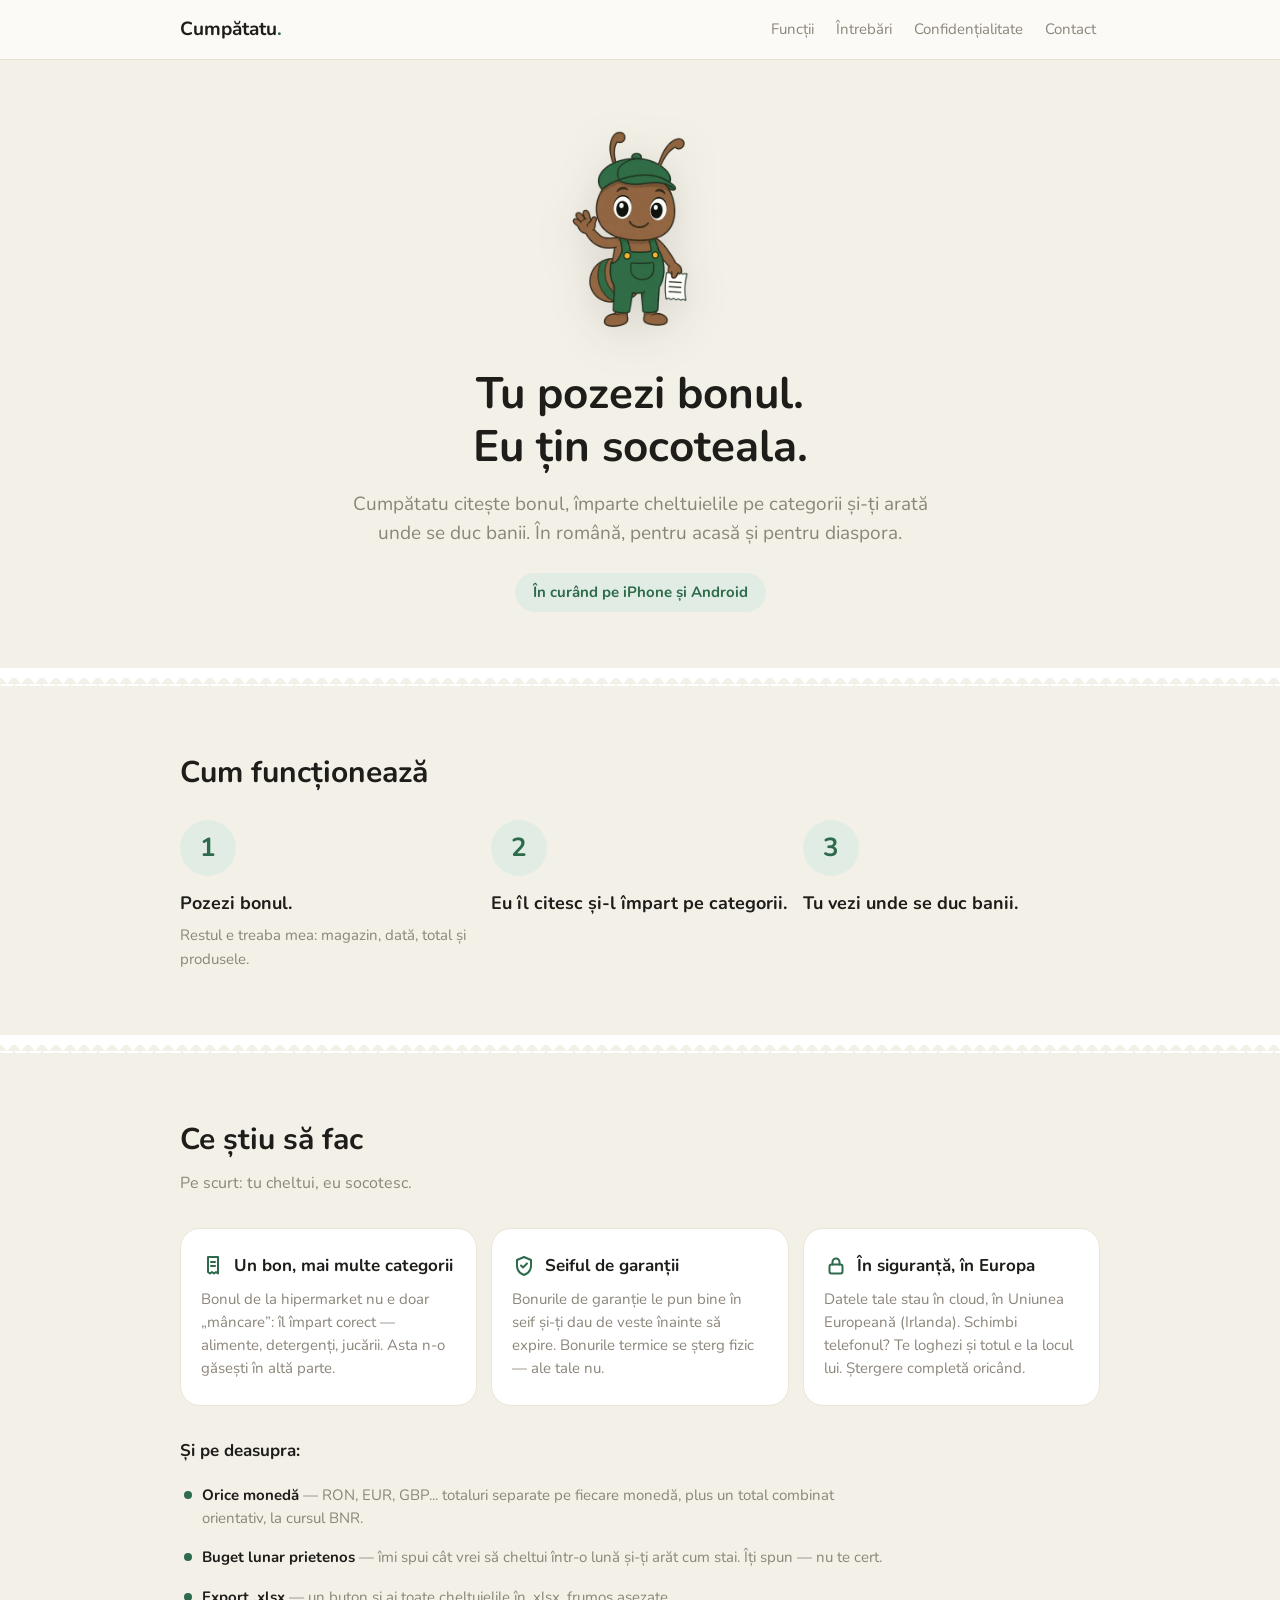
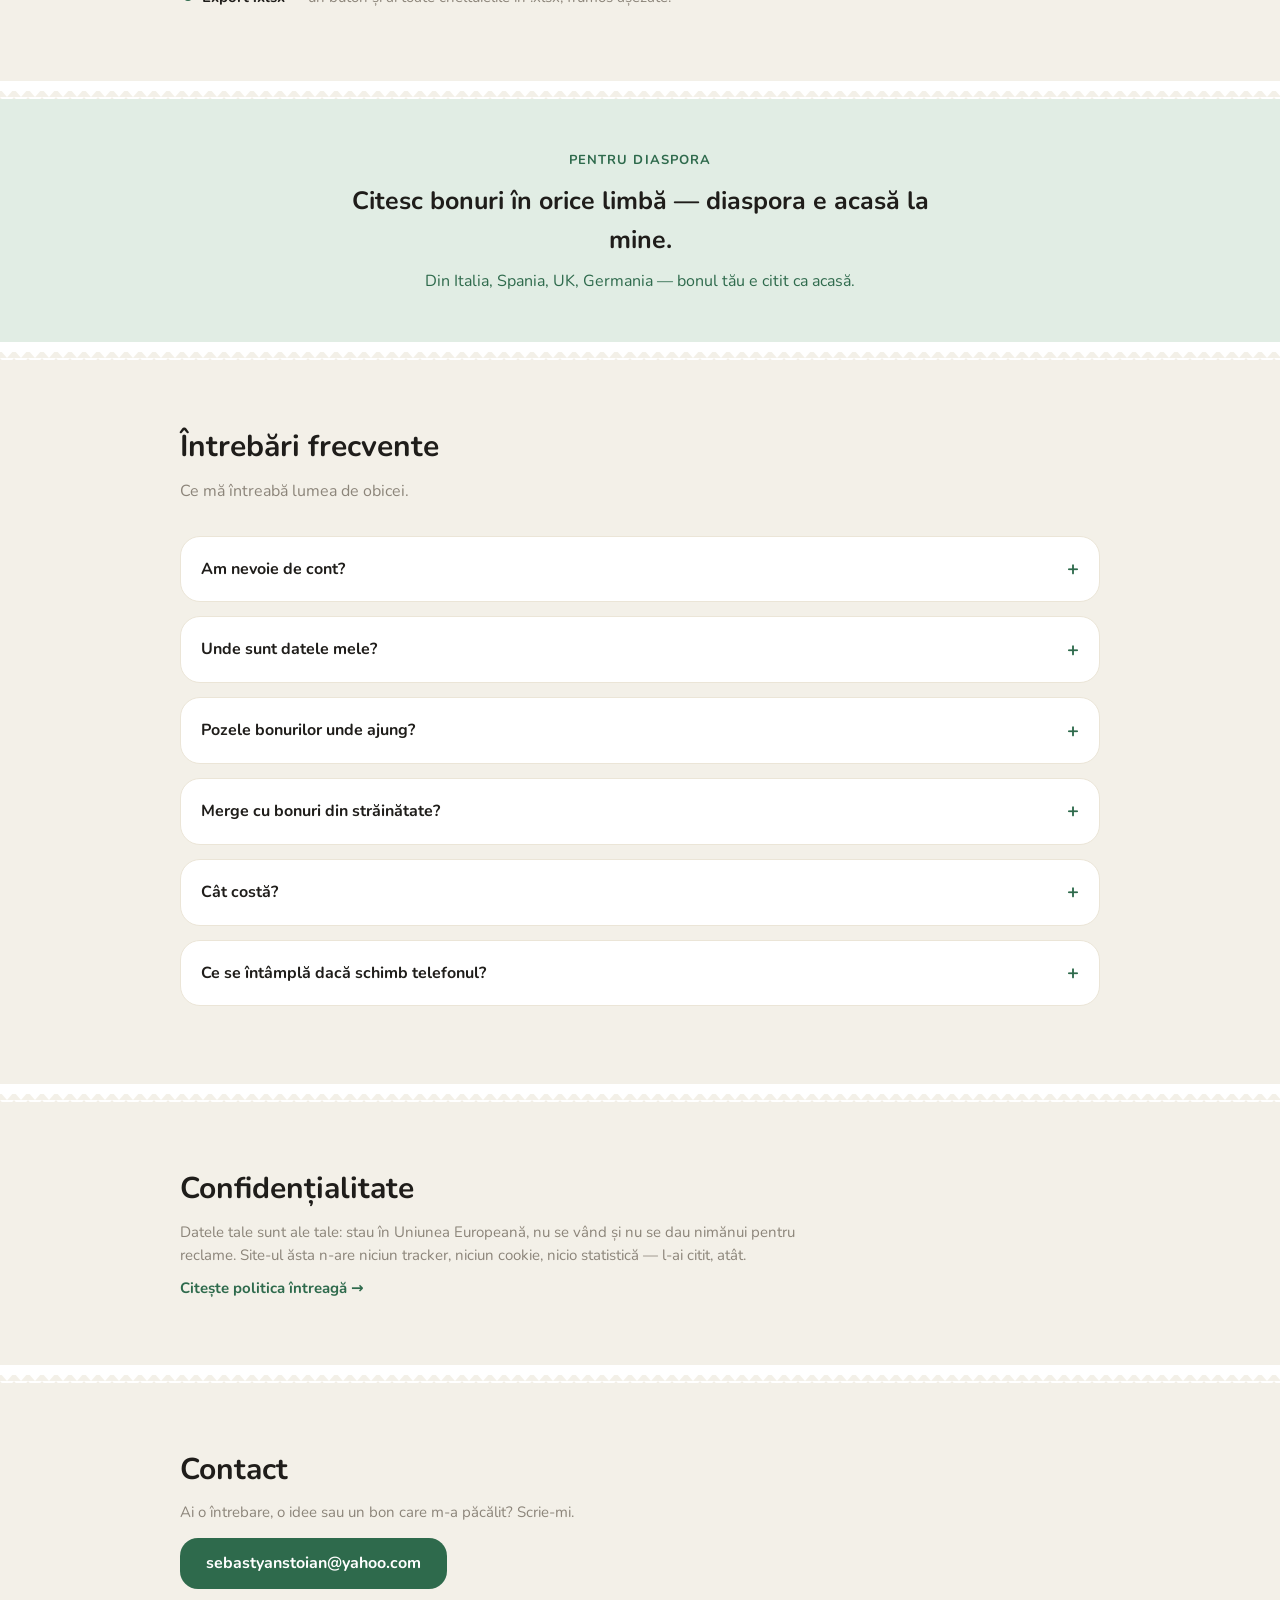
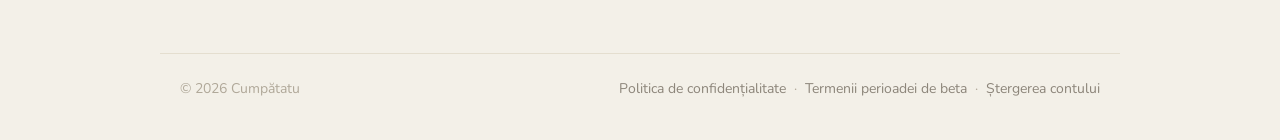
==== commit 802bec23: "adenda-s: pagina stergere-cont.html (RO, GDPR: cum stergi din aplicatie + email pentru cereri manual" ====
--- a/index.html
+++ b/index.html
@@ -6,8 +6,24 @@
   <title>Cumpătatu — Tu pozezi bonul. Eu țin socoteala.</title>
   <meta name="description" content="Cumpătatu citește bonul, împarte cheltuielile pe categorii și-ți arată unde se duc banii. În română, pentru acasă și pentru diaspora. Fără tracking.">
   <link rel="stylesheet" href="stil.css">
-  <link rel="icon" type="image/png" href="favicon-48.png">
+  <link rel="icon" type="image/png" sizes="48x48" href="favicon-48.png">
+  <link rel="icon" type="image/png" sizes="32x32" href="favicon-32.png">
+  <link rel="icon" type="image/png" sizes="16x16" href="favicon-16.png">
   <link rel="apple-touch-icon" href="apple-touch-icon.png">
+  <meta property="og:type" content="website">
+  <meta property="og:site_name" content="Cumpătatu">
+  <meta property="og:locale" content="ro_RO">
+  <meta property="og:title" content="Cumpătatu — Tu pozezi bonul. Eu țin socoteala.">
+  <meta property="og:description" content="Cumpătatu citește bonul, împarte cheltuielile pe categorii și-ți arată unde se duc banii. În română, pentru acasă și pentru diaspora.">
+  <meta property="og:url" content="https://cumpatatu.ro/">
+  <meta property="og:image" content="https://cumpatatu.ro/og.png">
+  <meta property="og:image:width" content="1200">
+  <meta property="og:image:height" content="630">
+  <meta property="og:image:alt" content="Cumpătatu, furnica gospodină, ține un bon în mână, lângă numele aplicației și sloganul ei.">
+  <meta name="twitter:card" content="summary_large_image">
+  <meta name="twitter:title" content="Cumpătatu — Tu pozezi bonul. Eu țin socoteala.">
+  <meta name="twitter:description" content="Cumpătatu citește bonul, împarte cheltuielile pe categorii și-ți arată unde se duc banii.">
+  <meta name="twitter:image" content="https://cumpatatu.ro/og.png">
 </head>
 <body>
 
@@ -42,6 +58,27 @@
     și-ți arată unde se duc banii. În română, pentru acasă și pentru diaspora.</p>
   <span class="insigna-curand">În curând pe iPhone și Android</span>
 </header>
+
+<!-- BADGE BETA (ADENDA S): construit, ASCUNS pana la E8 -- atunci se scoate
+     atributul hidden si se pun link-urile reale (TestFlight / Play testing). -->
+<div id="bloc-beta" hidden>
+  <section class="banner-beta">
+    <div class="invelis banner-beta-rand">
+      <img class="banner-beta-mascota" src="mascota-hero.webp" width="112" height="112"
+           alt="Cumpătatu ține un bon în mână">
+      <div class="banner-beta-text">
+        <span class="eticheta-beta">Beta deschisă</span>
+        <p class="mesaj-beta">Caut primii gospodari care să mă încerce.
+          Locurile sunt numărate — ca banii buni.</p>
+        <div class="banner-beta-butoane">
+          <!-- linkurile reale vin la E8: TestFlight / Google Play closed testing -->
+          <a class="buton-verde" href="#">Vreau pe iPhone</a>
+          <a class="buton-verde" href="#">Vreau pe Android</a>
+        </div>
+      </div>
+    </div>
+  </section>
+</div>
 
 <svg class="separator-bon" aria-hidden="true" height="18"><rect x="0" y="0" width="100%" height="10" fill="#FFFFFF"/><rect x="0" y="10" width="100%" height="8" fill="url(#zimti)"/></svg>
 
@@ -189,6 +226,8 @@
     <a href="privacy.html">Politica de confidențialitate</a>
     &nbsp;·&nbsp;
     <a href="termeni.html">Termenii perioadei de beta</a>
+    &nbsp;·&nbsp;
+    <a href="stergere-cont.html">Ștergerea contului</a>
   </span>
 </footer>
 
--- a/stil.css
+++ b/stil.css
@@ -323,6 +323,43 @@
   font-size: 16px;
 }
 
+/* ===== BADGE BETA (ADENDA S): construit, stă ascuns până la E8 —
+   se activează scoțând atributul hidden de pe #bloc-beta ===== */
+.banner-beta {
+  background: var(--green-soft);
+  padding: 36px 0;
+}
+.banner-beta-rand {
+  display: flex;
+  align-items: center;
+  justify-content: center;
+  gap: 28px;
+  flex-wrap: wrap;
+  text-align: left;
+}
+.banner-beta-mascota { flex: none; }
+.banner-beta-text { max-width: 520px; }
+.eticheta-beta {
+  display: inline-block;
+  text-transform: uppercase;
+  letter-spacing: 0.08em;
+  font-size: 13px;
+  font-weight: 700;
+  color: var(--green);
+  margin-bottom: 8px;
+}
+.mesaj-beta {
+  font-size: clamp(17px, 2.8vw, 22px);
+  font-weight: 700;
+  color: var(--text-primary);
+}
+.banner-beta-butoane {
+  display: flex;
+  gap: 12px;
+  flex-wrap: wrap;
+  margin-top: 16px;
+}
+
 /* ===== CAPTURI (sloturi pregătite; blocul stă ascuns până vin pozele
    reale de la TEST-REAL — se activează scoțând atributul hidden) ===== */
 .grila-capturi {
